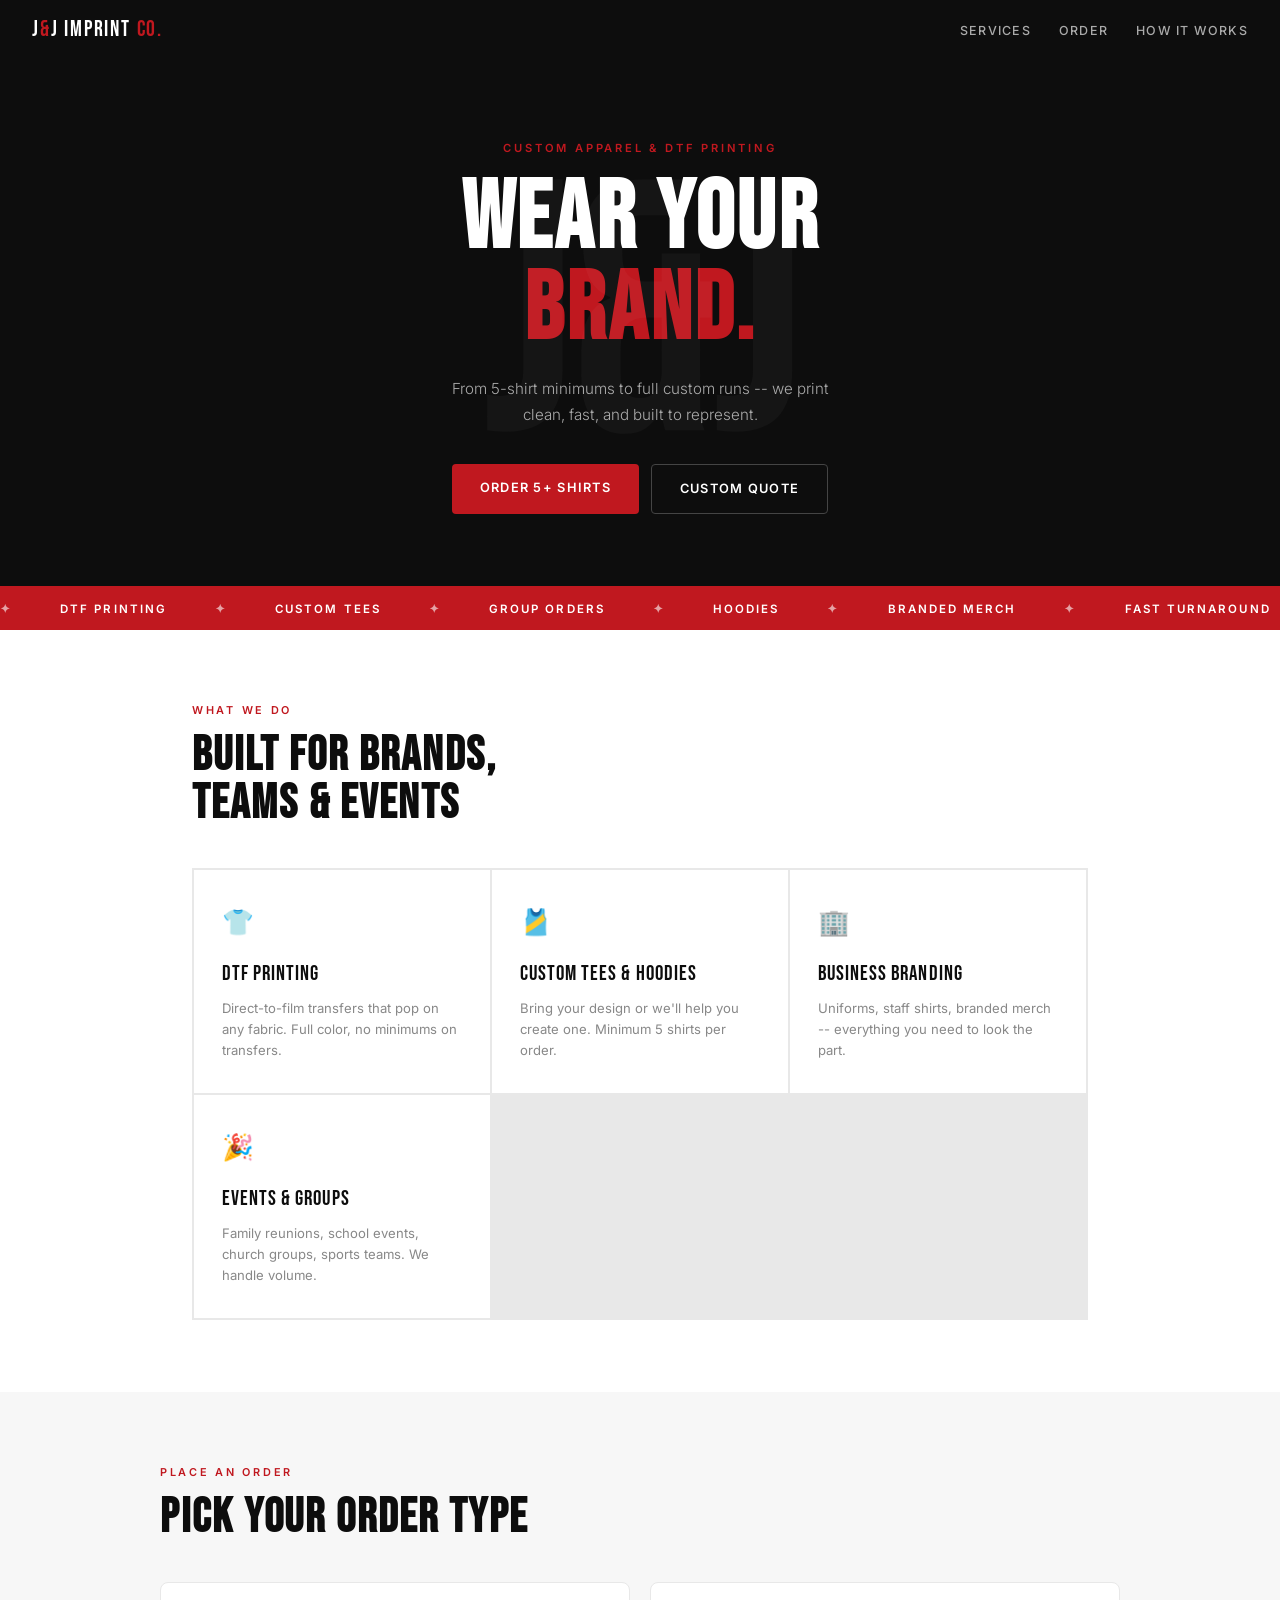
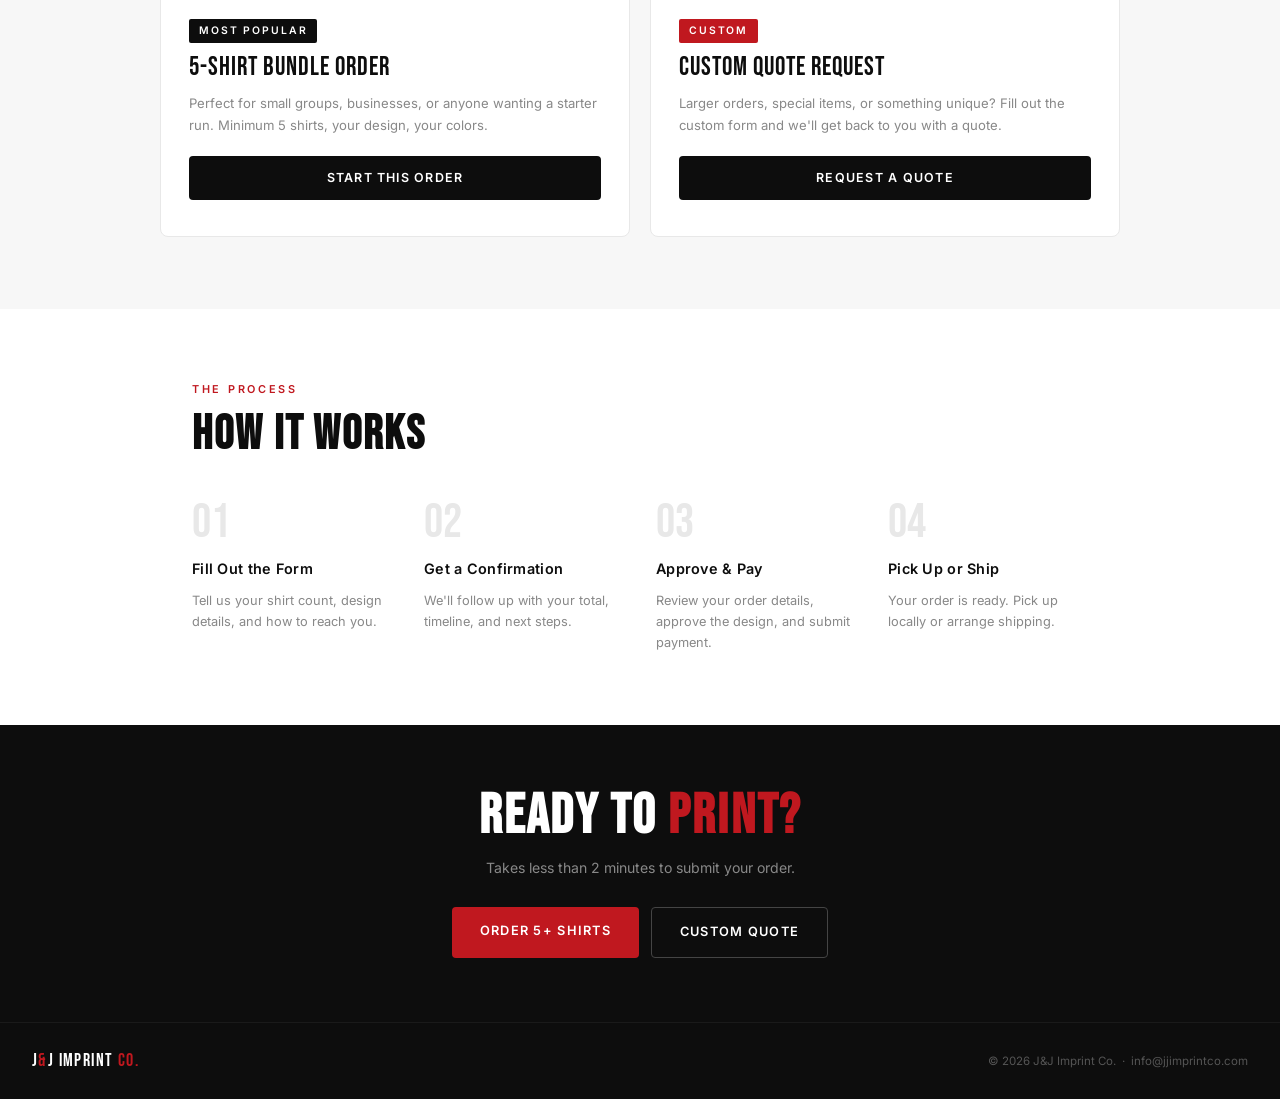
==== index.html @ b25b1b91 "Add files via upload" ====
<!DOCTYPE html>
<html lang="en">
<head>
<meta charset="UTF-8">
<meta name="viewport" content="width=device-width, initial-scale=1.0">
<title>J&J Imprint Co. | Custom Apparel & DTF Printing</title>
<link href="https://fonts.googleapis.com/css2?family=Bebas+Neue&family=Inter:wght@300;400;500;600&display=swap" rel="stylesheet">
<style>
  *, *::before, *::after { box-sizing: border-box; margin: 0; padding: 0; }

  :root {
    --red: #C0181F;
    --black: #0D0D0D;
    --white: #FFFFFF;
    --offwhite: #F7F7F7;
    --gray: #888888;
    --light-gray: #E8E8E8;
  }

  html { scroll-behavior: smooth; }

  body {
    background: var(--white);
    color: var(--black);
    font-family: 'Inter', sans-serif;
    font-size: 15px;
    line-height: 1.6;
  }

  nav {
    position: sticky;
    top: 0;
    z-index: 100;
    background: var(--black);
    display: flex;
    align-items: center;
    justify-content: space-between;
    padding: 0 32px;
    height: 60px;
  }

  .nav-logo {
    font-family: 'Bebas Neue', sans-serif;
    font-size: 1.4rem;
    color: var(--white);
    letter-spacing: 0.08em;
  }

  .nav-logo span { color: var(--red); }

  .nav-links {
    display: flex;
    gap: 28px;
    list-style: none;
  }

  .nav-links a {
    color: #aaa;
    text-decoration: none;
    font-size: 0.78rem;
    font-weight: 500;
    letter-spacing: 0.1em;
    text-transform: uppercase;
    transition: color 0.15s;
  }

  .nav-links a:hover { color: var(--white); }

  .hero {
    background: var(--black);
    color: var(--white);
    padding: 80px 32px 72px;
    text-align: center;
    position: relative;
    overflow: hidden;
  }

  .hero::before {
    content: 'J&J';
    position: absolute;
    font-family: 'Bebas Neue', sans-serif;
    font-size: 28vw;
    color: rgba(255,255,255,0.03);
    top: 50%;
    left: 50%;
    transform: translate(-50%, -50%);
    pointer-events: none;
    white-space: nowrap;
    letter-spacing: -0.02em;
  }

  .hero-eyebrow {
    font-size: 0.7rem;
    font-weight: 600;
    letter-spacing: 0.25em;
    text-transform: uppercase;
    color: var(--red);
    margin-bottom: 16px;
  }

  .hero h1 {
    font-family: 'Bebas Neue', sans-serif;
    font-size: clamp(3rem, 10vw, 6rem);
    line-height: 0.95;
    letter-spacing: 0.03em;
    margin-bottom: 20px;
  }

  .hero h1 span { color: var(--red); }

  .hero-sub {
    font-size: 0.95rem;
    font-weight: 300;
    color: #aaa;
    max-width: 420px;
    margin: 0 auto 36px;
    line-height: 1.7;
  }

  .hero-buttons {
    display: flex;
    gap: 12px;
    justify-content: center;
    flex-wrap: wrap;
  }

  .btn-primary {
    background: var(--red);
    color: var(--white);
    padding: 14px 28px;
    border-radius: 4px;
    text-decoration: none;
    font-size: 0.8rem;
    font-weight: 600;
    letter-spacing: 0.1em;
    text-transform: uppercase;
    transition: background 0.15s, transform 0.15s;
    display: inline-block;
  }

  .btn-primary:hover { background: #a01318; transform: translateY(-1px); }

  .btn-secondary {
    background: transparent;
    color: var(--white);
    padding: 14px 28px;
    border-radius: 4px;
    text-decoration: none;
    font-size: 0.8rem;
    font-weight: 600;
    letter-spacing: 0.1em;
    text-transform: uppercase;
    border: 1px solid #444;
    transition: border-color 0.15s, transform 0.15s;
    display: inline-block;
  }

  .btn-secondary:hover { border-color: #888; transform: translateY(-1px); }

  .ticker {
    background: var(--red);
    color: var(--white);
    padding: 10px 0;
    overflow: hidden;
    white-space: nowrap;
  }

  .ticker-inner {
    display: inline-flex;
    gap: 48px;
    animation: ticker 18s linear infinite;
  }

  .ticker-inner span {
    font-size: 0.72rem;
    font-weight: 600;
    letter-spacing: 0.18em;
    text-transform: uppercase;
  }

  .ticker-inner span::before {
    content: '✦';
    margin-right: 48px;
    opacity: 0.6;
  }

  @keyframes ticker {
    from { transform: translateX(0); }
    to { transform: translateX(-50%); }
  }

  .services {
    padding: 72px 32px;
    max-width: 960px;
    margin: 0 auto;
  }

  .section-label {
    font-size: 0.68rem;
    font-weight: 600;
    letter-spacing: 0.25em;
    text-transform: uppercase;
    color: var(--red);
    margin-bottom: 12px;
  }

  .section-title {
    font-family: 'Bebas Neue', sans-serif;
    font-size: clamp(2rem, 5vw, 3rem);
    letter-spacing: 0.04em;
    margin-bottom: 40px;
    line-height: 1;
  }

  .service-grid {
    display: grid;
    grid-template-columns: repeat(auto-fit, minmax(260px, 1fr));
    gap: 2px;
    background: var(--light-gray);
    border: 2px solid var(--light-gray);
  }

  .service-card {
    background: var(--white);
    padding: 32px 28px;
    transition: background 0.15s;
  }

  .service-card:hover { background: var(--offwhite); }

  .service-icon {
    font-size: 1.6rem;
    margin-bottom: 14px;
  }

  .service-name {
    font-family: 'Bebas Neue', sans-serif;
    font-size: 1.3rem;
    letter-spacing: 0.05em;
    margin-bottom: 8px;
  }

  .service-desc {
    font-size: 0.82rem;
    color: var(--gray);
    line-height: 1.6;
  }

  .order-section {
    background: var(--offwhite);
    padding: 72px 32px;
  }

  .order-inner {
    max-width: 960px;
    margin: 0 auto;
  }

  .order-cards {
    display: grid;
    grid-template-columns: repeat(auto-fit, minmax(280px, 1fr));
    gap: 20px;
    margin-top: 40px;
  }

  .order-card {
    background: var(--white);
    border: 1px solid var(--light-gray);
    border-radius: 8px;
    padding: 36px 28px;
    display: flex;
    flex-direction: column;
    gap: 12px;
    transition: box-shadow 0.15s, transform 0.15s;
  }

  .order-card:hover {
    box-shadow: 0 8px 32px rgba(0,0,0,0.08);
    transform: translateY(-2px);
  }

  .order-card-tag {
    display: inline-block;
    background: var(--black);
    color: var(--white);
    font-size: 0.65rem;
    font-weight: 600;
    letter-spacing: 0.18em;
    text-transform: uppercase;
    padding: 4px 10px;
    border-radius: 2px;
    width: fit-content;
  }

  .order-card-tag.red { background: var(--red); }

  .order-card-title {
    font-family: 'Bebas Neue', sans-serif;
    font-size: 1.6rem;
    letter-spacing: 0.04em;
    line-height: 1;
  }

  .order-card-desc {
    font-size: 0.82rem;
    color: var(--gray);
    line-height: 1.65;
    flex: 1;
  }

  .order-card-link {
    display: inline-block;
    background: var(--black);
    color: var(--white);
    padding: 12px 22px;
    border-radius: 4px;
    text-decoration: none;
    font-size: 0.78rem;
    font-weight: 600;
    letter-spacing: 0.1em;
    text-transform: uppercase;
    text-align: center;
    transition: background 0.15s;
    margin-top: 8px;
  }

  .order-card-link:hover { background: var(--red); }

  .how-section {
    padding: 72px 32px;
    max-width: 960px;
    margin: 0 auto;
  }

  .steps {
    display: grid;
    grid-template-columns: repeat(auto-fit, minmax(200px, 1fr));
    gap: 32px;
    margin-top: 40px;
  }

  .step {
    display: flex;
    flex-direction: column;
    gap: 10px;
  }

  .step-num {
    font-family: 'Bebas Neue', sans-serif;
    font-size: 3rem;
    color: var(--light-gray);
    line-height: 1;
  }

  .step-title {
    font-weight: 600;
    font-size: 0.9rem;
    letter-spacing: 0.02em;
  }

  .step-desc {
    font-size: 0.8rem;
    color: var(--gray);
    line-height: 1.65;
  }

  .cta-band {
    background: var(--black);
    color: var(--white);
    padding: 64px 32px;
    text-align: center;
  }

  .cta-band h2 {
    font-family: 'Bebas Neue', sans-serif;
    font-size: clamp(2rem, 6vw, 3.5rem);
    letter-spacing: 0.04em;
    margin-bottom: 12px;
    line-height: 1;
  }

  .cta-band h2 span { color: var(--red); }

  .cta-band p {
    color: #888;
    font-size: 0.88rem;
    margin-bottom: 28px;
  }

  footer {
    background: var(--black);
    border-top: 1px solid #1a1a1a;
    padding: 24px 32px;
    display: flex;
    align-items: center;
    justify-content: space-between;
    flex-wrap: wrap;
    gap: 12px;
  }

  .footer-logo {
    font-family: 'Bebas Neue', sans-serif;
    font-size: 1.1rem;
    color: var(--white);
    letter-spacing: 0.08em;
  }

  .footer-logo span { color: var(--red); }

  footer p {
    font-size: 0.72rem;
    color: #555;
  }

  footer a { color: #555; text-decoration: none; }
  footer a:hover { color: var(--red); }

  @media (max-width: 600px) {
    nav { padding: 0 20px; }
    .nav-links { display: none; }
    .hero { padding: 60px 20px 56px; }
    .services, .how-section { padding: 56px 20px; }
    .order-section { padding: 56px 20px; }
    footer { padding: 20px; flex-direction: column; text-align: center; }
  }
</style>
</head>
<body>

<nav>
  <div class="nav-logo">J<span>&</span>J Imprint <span>Co.</span></div>
  <ul class="nav-links">
    <li><a href="#services">Services</a></li>
    <li><a href="#order">Order</a></li>
    <li><a href="#how">How It Works</a></li>
  </ul>
</nav>

<section class="hero">
  <p class="hero-eyebrow">Custom Apparel & DTF Printing</p>
  <h1>Wear Your<br><span>Brand.</span></h1>
  <p class="hero-sub">From 5-shirt minimums to full custom runs -- we print clean, fast, and built to represent.</p>
  <div class="hero-buttons">
    <a href="https://forms.gle/Mjjrv2wrMSnP4YtQ8" target="_blank" class="btn-primary">Order 5+ Shirts</a>
    <a href="https://forms.gle/nnv4TSy8T1YBvstX6" target="_blank" class="btn-secondary">Custom Quote</a>
  </div>
</section>

<div class="ticker">
  <div class="ticker-inner">
    <span>DTF Printing</span>
    <span>Custom Tees</span>
    <span>Group Orders</span>
    <span>Hoodies</span>
    <span>Branded Merch</span>
    <span>Fast Turnaround</span>
    <span>DTF Printing</span>
    <span>Custom Tees</span>
    <span>Group Orders</span>
    <span>Hoodies</span>
    <span>Branded Merch</span>
    <span>Fast Turnaround</span>
  </div>
</div>

<section class="services" id="services">
  <p class="section-label">What We Do</p>
  <h2 class="section-title">Built for Brands,<br>Teams & Events</h2>
  <div class="service-grid">
    <div class="service-card">
      <div class="service-icon">👕</div>
      <div class="service-name">DTF Printing</div>
      <div class="service-desc">Direct-to-film transfers that pop on any fabric. Full color, no minimums on transfers.</div>
    </div>
    <div class="service-card">
      <div class="service-icon">🎽</div>
      <div class="service-name">Custom Tees & Hoodies</div>
      <div class="service-desc">Bring your design or we'll help you create one. Minimum 5 shirts per order.</div>
    </div>
    <div class="service-card">
      <div class="service-icon">🏢</div>
      <div class="service-name">Business Branding</div>
      <div class="service-desc">Uniforms, staff shirts, branded merch -- everything you need to look the part.</div>
    </div>
    <div class="service-card">
      <div class="service-icon">🎉</div>
      <div class="service-name">Events & Groups</div>
      <div class="service-desc">Family reunions, school events, church groups, sports teams. We handle volume.</div>
    </div>
  </div>
</section>

<section class="order-section" id="order">
  <div class="order-inner">
    <p class="section-label">Place an Order</p>
    <h2 class="section-title">Pick Your Order Type</h2>
    <div class="order-cards">
      <div class="order-card">
        <span class="order-card-tag">Most Popular</span>
        <div class="order-card-title">5-Shirt Bundle Order</div>
        <div class="order-card-desc">Perfect for small groups, businesses, or anyone wanting a starter run. Minimum 5 shirts, your design, your colors.</div>
        <a href="https://forms.gle/Mjjrv2wrMSnP4YtQ8" target="_blank" class="order-card-link">Start This Order</a>
      </div>
      <div class="order-card">
        <span class="order-card-tag red">Custom</span>
        <div class="order-card-title">Custom Quote Request</div>
        <div class="order-card-desc">Larger orders, special items, or something unique? Fill out the custom form and we'll get back to you with a quote.</div>
        <a href="https://forms.gle/nnv4TSy8T1YBvstX6" target="_blank" class="order-card-link">Request a Quote</a>
      </div>
    </div>
  </div>
</section>

<section class="how-section" id="how">
  <p class="section-label">The Process</p>
  <h2 class="section-title">How It Works</h2>
  <div class="steps">
    <div class="step">
      <div class="step-num">01</div>
      <div class="step-title">Fill Out the Form</div>
      <div class="step-desc">Tell us your shirt count, design details, and how to reach you.</div>
    </div>
    <div class="step">
      <div class="step-num">02</div>
      <div class="step-title">Get a Confirmation</div>
      <div class="step-desc">We'll follow up with your total, timeline, and next steps.</div>
    </div>
    <div class="step">
      <div class="step-num">03</div>
      <div class="step-title">Approve & Pay</div>
      <div class="step-desc">Review your order details, approve the design, and submit payment.</div>
    </div>
    <div class="step">
      <div class="step-num">04</div>
      <div class="step-title">Pick Up or Ship</div>
      <div class="step-desc">Your order is ready. Pick up locally or arrange shipping.</div>
    </div>
  </div>
</section>

<section class="cta-band">
  <h2>Ready to <span>Print?</span></h2>
  <p>Takes less than 2 minutes to submit your order.</p>
  <div class="hero-buttons">
    <a href="https://forms.gle/Mjjrv2wrMSnP4YtQ8" target="_blank" class="btn-primary">Order 5+ Shirts</a>
    <a href="https://forms.gle/nnv4TSy8T1YBvstX6" target="_blank" class="btn-secondary">Custom Quote</a>
  </div>
</section>

<footer>
  <div class="footer-logo">J<span>&</span>J Imprint <span>Co.</span></div>
  <p>© 2026 J&J Imprint Co. &nbsp;·&nbsp; <a href="mailto:info@jjimprintco.com">info@jjimprintco.com</a></p>
</footer>

</body>
</html>
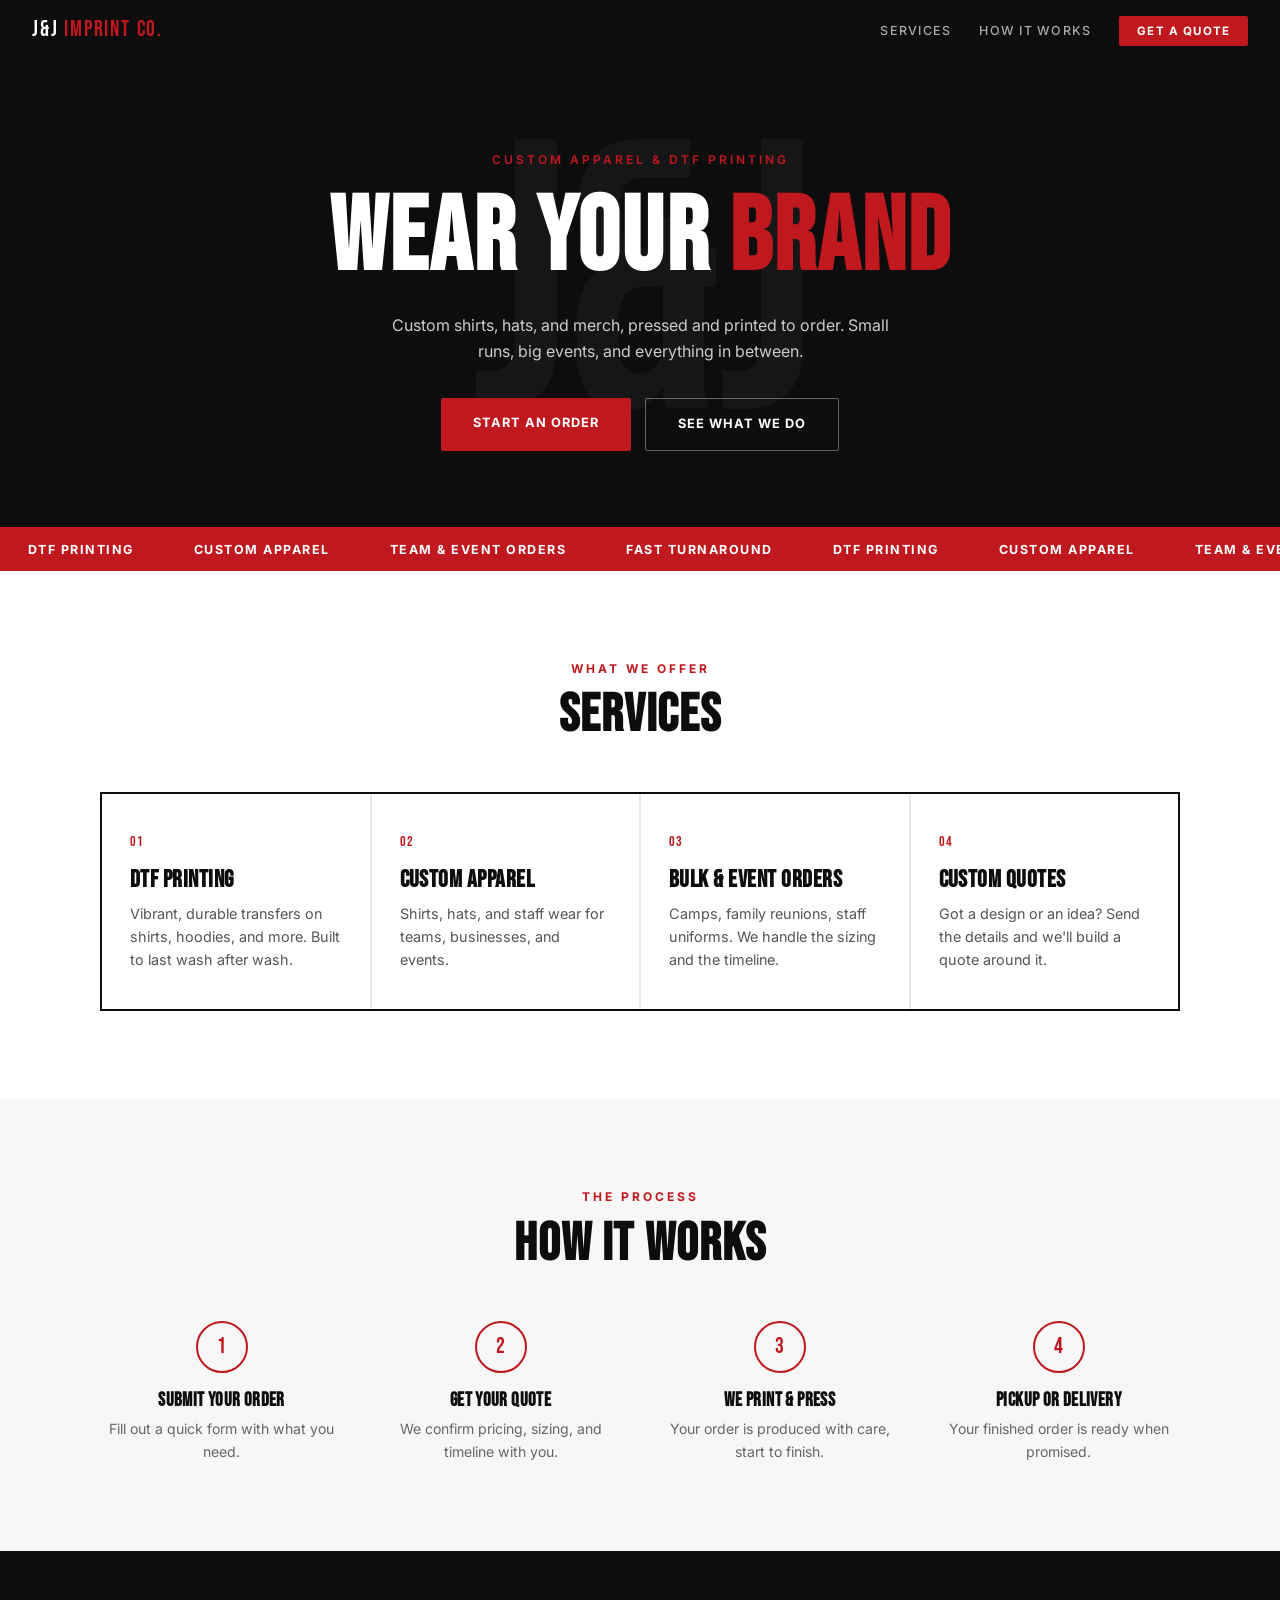
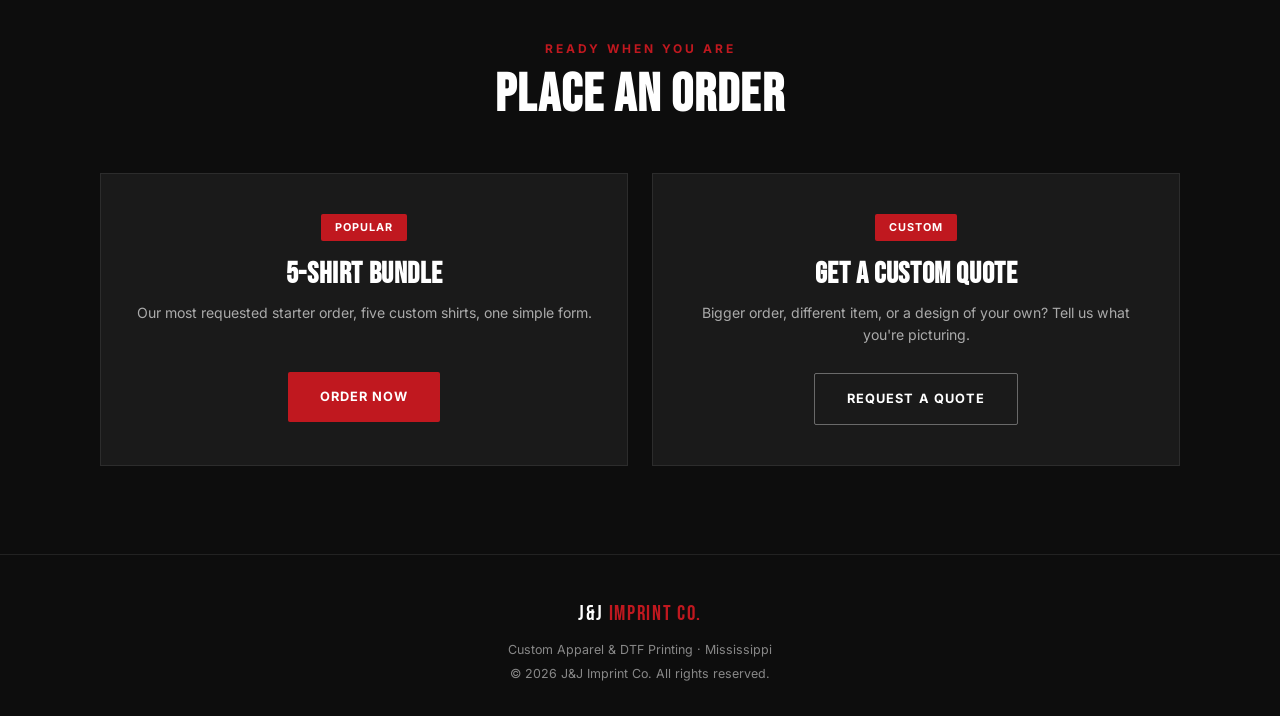
==== commit 44683f63: "Add files via upload" ====
--- a/index.html
+++ b/index.html
@@ -3,8 +3,8 @@
 <head>
 <meta charset="UTF-8">
 <meta name="viewport" content="width=device-width, initial-scale=1.0">
-<title>J&J Imprint Co. | Custom Apparel & DTF Printing</title>
-<link href="https://fonts.googleapis.com/css2?family=Bebas+Neue&family=Inter:wght@300;400;500;600&display=swap" rel="stylesheet">
+<title>J&J Imprint Co. | Custom Apparel &amp; DTF Printing</title>
+<link href="https://fonts.googleapis.com/css2?family=Bebas+Neue&family=Inter:wght@300;400;500;600;700&display=swap" rel="stylesheet">
 <style>
   *, *::before, *::after { box-sizing: border-box; margin: 0; padding: 0; }
 
@@ -25,6 +25,15 @@
     font-family: 'Inter', sans-serif;
     font-size: 15px;
     line-height: 1.6;
+    -webkit-font-smoothing: antialiased;
+  }
+
+  a { color: inherit; }
+
+  h1, h2, h3, .display {
+    font-family: 'Bebas Neue', sans-serif;
+    letter-spacing: 0.02em;
+    line-height: 1;
   }
 
   nav {
@@ -66,10 +75,23 @@
 
   .nav-links a:hover { color: var(--white); }
 
+  .nav-cta {
+    background: var(--red);
+    color: var(--white) !important;
+    padding: 8px 18px;
+    border-radius: 2px;
+    font-size: 0.72rem !important;
+    font-weight: 700 !important;
+  }
+
+  @media (max-width: 720px) {
+    .nav-links { display: none; }
+  }
+
   .hero {
     background: var(--black);
     color: var(--white);
-    padding: 80px 32px 72px;
+    padding: 90px 32px 76px;
     text-align: center;
     position: relative;
     overflow: hidden;
@@ -79,8 +101,8 @@
     content: 'J&J';
     position: absolute;
     font-family: 'Bebas Neue', sans-serif;
-    font-size: 28vw;
-    color: rgba(255,255,255,0.03);
+    font-size: 30vw;
+    color: rgba(255,255,255,0.035);
     top: 50%;
     left: 50%;
     transform: translate(-50%, -50%);
@@ -89,467 +111,353 @@
     letter-spacing: -0.02em;
   }
 
+  .hero-content { position: relative; z-index: 2; max-width: 780px; margin: 0 auto; }
+
   .hero-eyebrow {
-    font-size: 0.7rem;
+    font-size: 0.75rem;
+    letter-spacing: 0.25em;
+    text-transform: uppercase;
+    color: var(--red);
     font-weight: 600;
-    letter-spacing: 0.25em;
-    text-transform: uppercase;
-    color: var(--red);
-    margin-bottom: 16px;
+    margin-bottom: 18px;
   }
 
   .hero h1 {
-    font-family: 'Bebas Neue', sans-serif;
-    font-size: clamp(3rem, 10vw, 6rem);
-    line-height: 0.95;
-    letter-spacing: 0.03em;
-    margin-bottom: 20px;
-  }
-
-  .hero h1 span { color: var(--red); }
-
-  .hero-sub {
-    font-size: 0.95rem;
-    font-weight: 300;
-    color: #aaa;
-    max-width: 420px;
-    margin: 0 auto 36px;
-    line-height: 1.7;
-  }
-
-  .hero-buttons {
-    display: flex;
-    gap: 12px;
-    justify-content: center;
-    flex-wrap: wrap;
-  }
-
-  .btn-primary {
+    font-size: clamp(3rem, 9vw, 6.5rem);
+    text-transform: uppercase;
+  }
+
+  .hero h1 .accent { color: var(--red); }
+
+  .hero p {
+    max-width: 520px;
+    margin: 22px auto 34px;
+    color: #ccc;
+    font-size: 1rem;
+  }
+
+  .btn-row { display: flex; gap: 14px; justify-content: center; flex-wrap: wrap; }
+
+  .btn {
+    display: inline-block;
+    padding: 15px 32px;
+    font-size: 0.8rem;
+    font-weight: 700;
+    letter-spacing: 0.08em;
+    text-transform: uppercase;
+    text-decoration: none;
+    border-radius: 2px;
+    transition: transform 0.15s, opacity 0.15s;
+  }
+
+  .btn:hover { transform: translateY(-2px); }
+
+  .btn-primary { background: var(--red); color: var(--white); }
+  .btn-outline { background: transparent; color: var(--white); border: 1px solid rgba(255,255,255,0.35); }
+
+  .ticker-wrap {
     background: var(--red);
-    color: var(--white);
-    padding: 14px 28px;
-    border-radius: 4px;
-    text-decoration: none;
-    font-size: 0.8rem;
-    font-weight: 600;
-    letter-spacing: 0.1em;
-    text-transform: uppercase;
-    transition: background 0.15s, transform 0.15s;
-    display: inline-block;
-  }
-
-  .btn-primary:hover { background: #a01318; transform: translateY(-1px); }
-
-  .btn-secondary {
-    background: transparent;
-    color: var(--white);
-    padding: 14px 28px;
-    border-radius: 4px;
-    text-decoration: none;
-    font-size: 0.8rem;
-    font-weight: 600;
-    letter-spacing: 0.1em;
-    text-transform: uppercase;
-    border: 1px solid #444;
-    transition: border-color 0.15s, transform 0.15s;
-    display: inline-block;
-  }
-
-  .btn-secondary:hover { border-color: #888; transform: translateY(-1px); }
-
-  .ticker {
-    background: var(--red);
-    color: var(--white);
-    padding: 10px 0;
     overflow: hidden;
     white-space: nowrap;
-  }
-
-  .ticker-inner {
-    display: inline-flex;
-    gap: 48px;
-    animation: ticker 18s linear infinite;
-  }
-
-  .ticker-inner span {
-    font-size: 0.72rem;
-    font-weight: 600;
-    letter-spacing: 0.18em;
-    text-transform: uppercase;
-  }
-
-  .ticker-inner span::before {
-    content: '✦';
-    margin-right: 48px;
-    opacity: 0.6;
-  }
-
-  @keyframes ticker {
-    from { transform: translateX(0); }
-    to { transform: translateX(-50%); }
-  }
-
-  .services {
-    padding: 72px 32px;
-    max-width: 960px;
-    margin: 0 auto;
-  }
+    padding: 10px 0;
+  }
+
+  .ticker {
+    display: inline-block;
+    animation: ticker-scroll 22s linear infinite;
+  }
+
+  .ticker span {
+    display: inline-block;
+    padding: 0 28px;
+    font-size: 0.78rem;
+    font-weight: 700;
+    letter-spacing: 0.12em;
+    text-transform: uppercase;
+    color: var(--white);
+  }
+
+  @keyframes ticker-scroll {
+    0% { transform: translateX(0); }
+    100% { transform: translateX(-50%); }
+  }
+
+  section { padding: 88px 32px; }
+
+  .section-inner { max-width: 1080px; margin: 0 auto; }
 
   .section-label {
-    font-size: 0.68rem;
-    font-weight: 600;
+    font-size: 0.75rem;
     letter-spacing: 0.25em;
     text-transform: uppercase;
     color: var(--red);
-    margin-bottom: 12px;
+    font-weight: 700;
+    margin-bottom: 10px;
+    display: block;
+    text-align: center;
   }
 
   .section-title {
-    font-family: 'Bebas Neue', sans-serif;
-    font-size: clamp(2rem, 5vw, 3rem);
-    letter-spacing: 0.04em;
-    margin-bottom: 40px;
-    line-height: 1;
-  }
-
-  .service-grid {
+    font-size: clamp(2.2rem, 5vw, 3.4rem);
+    text-transform: uppercase;
+    text-align: center;
+    margin-bottom: 50px;
+  }
+
+  .services-grid {
     display: grid;
-    grid-template-columns: repeat(auto-fit, minmax(260px, 1fr));
+    grid-template-columns: repeat(auto-fit, minmax(230px, 1fr));
     gap: 2px;
     background: var(--light-gray);
-    border: 2px solid var(--light-gray);
+    border: 2px solid var(--black);
   }
 
   .service-card {
     background: var(--white);
-    padding: 32px 28px;
+    padding: 38px 28px;
     transition: background 0.15s;
   }
 
   .service-card:hover { background: var(--offwhite); }
 
-  .service-icon {
-    font-size: 1.6rem;
+  .service-num {
+    font-family: 'Bebas Neue', sans-serif;
+    font-size: 0.85rem;
+    color: var(--red);
+    letter-spacing: 0.1em;
     margin-bottom: 14px;
-  }
-
-  .service-name {
-    font-family: 'Bebas Neue', sans-serif;
-    font-size: 1.3rem;
-    letter-spacing: 0.05em;
+    display: block;
+  }
+
+  .service-card h3 {
+    font-size: 1.5rem;
+    text-transform: uppercase;
+    margin-bottom: 10px;
+  }
+
+  .service-card p { color: #555; font-size: 0.9rem; }
+
+  .steps {
+    display: grid;
+    grid-template-columns: repeat(auto-fit, minmax(200px, 1fr));
+    gap: 36px;
+  }
+
+  .step { text-align: center; }
+
+  .step-num {
+    width: 52px;
+    height: 52px;
+    border-radius: 50%;
+    border: 2px solid var(--red);
+    display: flex;
+    align-items: center;
+    justify-content: center;
+    margin: 0 auto 18px;
+    font-family: 'Bebas Neue', sans-serif;
+    font-size: 1.4rem;
+    color: var(--red);
+  }
+
+  .step h3 {
+    font-size: 1.2rem;
+    text-transform: uppercase;
     margin-bottom: 8px;
-  }
-
-  .service-desc {
-    font-size: 0.82rem;
-    color: var(--gray);
-    line-height: 1.6;
-  }
+    letter-spacing: 0.02em;
+  }
+
+  .step p { color: #666; font-size: 0.88rem; }
 
   .order-section {
-    background: var(--offwhite);
-    padding: 72px 32px;
-  }
-
-  .order-inner {
-    max-width: 960px;
-    margin: 0 auto;
-  }
+    background: var(--black);
+    color: var(--white);
+  }
+
+  .order-section .section-title { color: var(--white); }
+  .order-section .section-label { color: var(--red); }
 
   .order-cards {
     display: grid;
     grid-template-columns: repeat(auto-fit, minmax(280px, 1fr));
-    gap: 20px;
-    margin-top: 40px;
+    gap: 24px;
+    margin-top: 10px;
   }
 
   .order-card {
-    background: var(--white);
-    border: 1px solid var(--light-gray);
-    border-radius: 8px;
-    padding: 36px 28px;
-    display: flex;
-    flex-direction: column;
-    gap: 12px;
-    transition: box-shadow 0.15s, transform 0.15s;
-  }
-
-  .order-card:hover {
-    box-shadow: 0 8px 32px rgba(0,0,0,0.08);
-    transform: translateY(-2px);
-  }
-
-  .order-card-tag {
+    background: #1a1a1a;
+    border: 1px solid #2c2c2c;
+    padding: 40px 32px;
+    text-align: center;
+  }
+
+  .order-card .tag {
     display: inline-block;
-    background: var(--black);
-    color: var(--white);
-    font-size: 0.65rem;
-    font-weight: 600;
-    letter-spacing: 0.18em;
-    text-transform: uppercase;
-    padding: 4px 10px;
+    background: var(--red);
+    padding: 5px 14px;
+    font-size: 0.68rem;
+    font-weight: 700;
+    letter-spacing: 0.1em;
+    text-transform: uppercase;
     border-radius: 2px;
-    width: fit-content;
-  }
-
-  .order-card-tag.red { background: var(--red); }
-
-  .order-card-title {
-    font-family: 'Bebas Neue', sans-serif;
-    font-size: 1.6rem;
-    letter-spacing: 0.04em;
-    line-height: 1;
-  }
-
-  .order-card-desc {
-    font-size: 0.82rem;
-    color: var(--gray);
-    line-height: 1.65;
-    flex: 1;
-  }
-
-  .order-card-link {
-    display: inline-block;
-    background: var(--black);
-    color: var(--white);
-    padding: 12px 22px;
-    border-radius: 4px;
-    text-decoration: none;
-    font-size: 0.78rem;
-    font-weight: 600;
-    letter-spacing: 0.1em;
-    text-transform: uppercase;
-    text-align: center;
-    transition: background 0.15s;
-    margin-top: 8px;
-  }
-
-  .order-card-link:hover { background: var(--red); }
-
-  .how-section {
-    padding: 72px 32px;
-    max-width: 960px;
-    margin: 0 auto;
-  }
-
-  .steps {
-    display: grid;
-    grid-template-columns: repeat(auto-fit, minmax(200px, 1fr));
-    gap: 32px;
-    margin-top: 40px;
-  }
-
-  .step {
-    display: flex;
-    flex-direction: column;
-    gap: 10px;
-  }
-
-  .step-num {
-    font-family: 'Bebas Neue', sans-serif;
-    font-size: 3rem;
-    color: var(--light-gray);
-    line-height: 1;
-  }
-
-  .step-title {
-    font-weight: 600;
-    font-size: 0.9rem;
-    letter-spacing: 0.02em;
-  }
-
-  .step-desc {
-    font-size: 0.8rem;
-    color: var(--gray);
-    line-height: 1.65;
-  }
-
-  .cta-band {
-    background: var(--black);
-    color: var(--white);
-    padding: 64px 32px;
-    text-align: center;
-  }
-
-  .cta-band h2 {
-    font-family: 'Bebas Neue', sans-serif;
-    font-size: clamp(2rem, 6vw, 3.5rem);
-    letter-spacing: 0.04em;
+    margin-bottom: 18px;
+  }
+
+  .order-card h3 {
+    font-size: 1.9rem;
+    text-transform: uppercase;
     margin-bottom: 12px;
-    line-height: 1;
-  }
-
-  .cta-band h2 span { color: var(--red); }
-
-  .cta-band p {
-    color: #888;
+  }
+
+  .order-card p {
+    color: #aaa;
     font-size: 0.88rem;
-    margin-bottom: 28px;
+    margin-bottom: 26px;
+    min-height: 44px;
   }
 
   footer {
     background: var(--black);
-    border-top: 1px solid #1a1a1a;
-    padding: 24px 32px;
-    display: flex;
-    align-items: center;
-    justify-content: space-between;
-    flex-wrap: wrap;
-    gap: 12px;
-  }
-
-  .footer-logo {
-    font-family: 'Bebas Neue', sans-serif;
-    font-size: 1.1rem;
+    color: #888;
+    text-align: center;
+    padding: 42px 32px 32px;
+    border-top: 1px solid #222;
+  }
+
+  footer .foot-logo {
+    font-family: 'Bebas Neue', sans-serif;
+    font-size: 1.3rem;
     color: var(--white);
     letter-spacing: 0.08em;
-  }
-
-  .footer-logo span { color: var(--red); }
-
-  footer p {
-    font-size: 0.72rem;
-    color: #555;
-  }
-
-  footer a { color: #555; text-decoration: none; }
-  footer a:hover { color: var(--red); }
-
-  @media (max-width: 600px) {
-    nav { padding: 0 20px; }
-    .nav-links { display: none; }
-    .hero { padding: 60px 20px 56px; }
-    .services, .how-section { padding: 56px 20px; }
-    .order-section { padding: 56px 20px; }
-    footer { padding: 20px; flex-direction: column; text-align: center; }
-  }
+    margin-bottom: 10px;
+  }
+
+  footer .foot-logo span { color: var(--red); }
+
+  footer p { font-size: 0.78rem; margin-top: 4px; }
+
+  footer a { text-decoration: none; color: #aaa; }
+  footer a:hover { color: var(--white); }
 </style>
 </head>
 <body>
 
 <nav>
-  <div class="nav-logo">J<span>&</span>J Imprint <span>Co.</span></div>
+  <div class="nav-logo">J&amp;J <span>IMPRINT CO.</span></div>
   <ul class="nav-links">
     <li><a href="#services">Services</a></li>
-    <li><a href="#order">Order</a></li>
     <li><a href="#how">How It Works</a></li>
+    <li><a href="#order" class="nav-cta">Get a Quote</a></li>
   </ul>
 </nav>
 
 <section class="hero">
-  <p class="hero-eyebrow">Custom Apparel & DTF Printing</p>
-  <h1>Wear Your<br><span>Brand.</span></h1>
-  <p class="hero-sub">From 5-shirt minimums to full custom runs -- we print clean, fast, and built to represent.</p>
-  <div class="hero-buttons">
-    <a href="https://forms.gle/Mjjrv2wrMSnP4YtQ8" target="_blank" class="btn-primary">Order 5+ Shirts</a>
-    <a href="https://forms.gle/nnv4TSy8T1YBvstX6" target="_blank" class="btn-secondary">Custom Quote</a>
-  </div>
-</section>
-
-<div class="ticker">
-  <div class="ticker-inner">
-    <span>DTF Printing</span>
-    <span>Custom Tees</span>
-    <span>Group Orders</span>
-    <span>Hoodies</span>
-    <span>Branded Merch</span>
-    <span>Fast Turnaround</span>
-    <span>DTF Printing</span>
-    <span>Custom Tees</span>
-    <span>Group Orders</span>
-    <span>Hoodies</span>
-    <span>Branded Merch</span>
-    <span>Fast Turnaround</span>
-  </div>
-</div>
-
-<section class="services" id="services">
-  <p class="section-label">What We Do</p>
-  <h2 class="section-title">Built for Brands,<br>Teams & Events</h2>
-  <div class="service-grid">
-    <div class="service-card">
-      <div class="service-icon">👕</div>
-      <div class="service-name">DTF Printing</div>
-      <div class="service-desc">Direct-to-film transfers that pop on any fabric. Full color, no minimums on transfers.</div>
-    </div>
-    <div class="service-card">
-      <div class="service-icon">🎽</div>
-      <div class="service-name">Custom Tees & Hoodies</div>
-      <div class="service-desc">Bring your design or we'll help you create one. Minimum 5 shirts per order.</div>
-    </div>
-    <div class="service-card">
-      <div class="service-icon">🏢</div>
-      <div class="service-name">Business Branding</div>
-      <div class="service-desc">Uniforms, staff shirts, branded merch -- everything you need to look the part.</div>
-    </div>
-    <div class="service-card">
-      <div class="service-icon">🎉</div>
-      <div class="service-name">Events & Groups</div>
-      <div class="service-desc">Family reunions, school events, church groups, sports teams. We handle volume.</div>
+  <div class="hero-content">
+    <div class="hero-eyebrow">Custom Apparel &amp; DTF Printing</div>
+    <h1>WEAR YOUR <span class="accent">BRAND</span></h1>
+    <p>Custom shirts, hats, and merch, pressed and printed to order. Small runs, big events, and everything in between.</p>
+    <div class="btn-row">
+      <a href="#order" class="btn btn-primary">Start an Order</a>
+      <a href="#services" class="btn btn-outline">See What We Do</a>
     </div>
   </div>
 </section>
 
-<section class="order-section" id="order">
-  <div class="order-inner">
-    <p class="section-label">Place an Order</p>
-    <h2 class="section-title">Pick Your Order Type</h2>
-    <div class="order-cards">
-      <div class="order-card">
-        <span class="order-card-tag">Most Popular</span>
-        <div class="order-card-title">5-Shirt Bundle Order</div>
-        <div class="order-card-desc">Perfect for small groups, businesses, or anyone wanting a starter run. Minimum 5 shirts, your design, your colors.</div>
-        <a href="https://forms.gle/Mjjrv2wrMSnP4YtQ8" target="_blank" class="order-card-link">Start This Order</a>
-      </div>
-      <div class="order-card">
-        <span class="order-card-tag red">Custom</span>
-        <div class="order-card-title">Custom Quote Request</div>
-        <div class="order-card-desc">Larger orders, special items, or something unique? Fill out the custom form and we'll get back to you with a quote.</div>
-        <a href="https://forms.gle/nnv4TSy8T1YBvstX6" target="_blank" class="order-card-link">Request a Quote</a>
+<div class="ticker-wrap">
+  <div class="ticker">
+    <span>DTF PRINTING</span>
+    <span>CUSTOM APPAREL</span>
+    <span>TEAM &amp; EVENT ORDERS</span>
+    <span>FAST TURNAROUND</span>
+    <span>DTF PRINTING</span>
+    <span>CUSTOM APPAREL</span>
+    <span>TEAM &amp; EVENT ORDERS</span>
+    <span>FAST TURNAROUND</span>
+  </div>
+</div>
+
+<section id="services">
+  <div class="section-inner">
+    <span class="section-label">What We Offer</span>
+    <h2 class="section-title">Services</h2>
+    <div class="services-grid">
+      <div class="service-card">
+        <span class="service-num">01</span>
+        <h3>DTF Printing</h3>
+        <p>Vibrant, durable transfers on shirts, hoodies, and more. Built to last wash after wash.</p>
+      </div>
+      <div class="service-card">
+        <span class="service-num">02</span>
+        <h3>Custom Apparel</h3>
+        <p>Shirts, hats, and staff wear for teams, businesses, and events.</p>
+      </div>
+      <div class="service-card">
+        <span class="service-num">03</span>
+        <h3>Bulk &amp; Event Orders</h3>
+        <p>Camps, family reunions, staff uniforms. We handle the sizing and the timeline.</p>
+      </div>
+      <div class="service-card">
+        <span class="service-num">04</span>
+        <h3>Custom Quotes</h3>
+        <p>Got a design or an idea? Send the details and we'll build a quote around it.</p>
       </div>
     </div>
   </div>
 </section>
 
-<section class="how-section" id="how">
-  <p class="section-label">The Process</p>
-  <h2 class="section-title">How It Works</h2>
-  <div class="steps">
-    <div class="step">
-      <div class="step-num">01</div>
-      <div class="step-title">Fill Out the Form</div>
-      <div class="step-desc">Tell us your shirt count, design details, and how to reach you.</div>
-    </div>
-    <div class="step">
-      <div class="step-num">02</div>
-      <div class="step-title">Get a Confirmation</div>
-      <div class="step-desc">We'll follow up with your total, timeline, and next steps.</div>
-    </div>
-    <div class="step">
-      <div class="step-num">03</div>
-      <div class="step-title">Approve & Pay</div>
-      <div class="step-desc">Review your order details, approve the design, and submit payment.</div>
-    </div>
-    <div class="step">
-      <div class="step-num">04</div>
-      <div class="step-title">Pick Up or Ship</div>
-      <div class="step-desc">Your order is ready. Pick up locally or arrange shipping.</div>
+<section id="how" style="background: var(--offwhite);">
+  <div class="section-inner">
+    <span class="section-label">The Process</span>
+    <h2 class="section-title">How It Works</h2>
+    <div class="steps">
+      <div class="step">
+        <div class="step-num">1</div>
+        <h3>Submit Your Order</h3>
+        <p>Fill out a quick form with what you need.</p>
+      </div>
+      <div class="step">
+        <div class="step-num">2</div>
+        <h3>Get Your Quote</h3>
+        <p>We confirm pricing, sizing, and timeline with you.</p>
+      </div>
+      <div class="step">
+        <div class="step-num">3</div>
+        <h3>We Print &amp; Press</h3>
+        <p>Your order is produced with care, start to finish.</p>
+      </div>
+      <div class="step">
+        <div class="step-num">4</div>
+        <h3>Pickup or Delivery</h3>
+        <p>Your finished order is ready when promised.</p>
+      </div>
     </div>
   </div>
 </section>
 
-<section class="cta-band">
-  <h2>Ready to <span>Print?</span></h2>
-  <p>Takes less than 2 minutes to submit your order.</p>
-  <div class="hero-buttons">
-    <a href="https://forms.gle/Mjjrv2wrMSnP4YtQ8" target="_blank" class="btn-primary">Order 5+ Shirts</a>
-    <a href="https://forms.gle/nnv4TSy8T1YBvstX6" target="_blank" class="btn-secondary">Custom Quote</a>
+<section id="order" class="order-section">
+  <div class="section-inner">
+    <span class="section-label">Ready When You Are</span>
+    <h2 class="section-title">Place an Order</h2>
+    <div class="order-cards">
+      <div class="order-card">
+        <span class="tag">Popular</span>
+        <h3>5-Shirt Bundle</h3>
+        <p>Our most requested starter order, five custom shirts, one simple form.</p>
+        <a href="https://forms.gle/Mjjrv2wrMSnP4YtQ8" class="btn btn-primary" target="_blank" rel="noopener">Order Now</a>
+      </div>
+      <div class="order-card">
+        <span class="tag">Custom</span>
+        <h3>Get a Custom Quote</h3>
+        <p>Bigger order, different item, or a design of your own? Tell us what you're picturing.</p>
+        <a href="https://forms.gle/nnv4TSy8T1YBvstX6" class="btn btn-outline" target="_blank" rel="noopener">Request a Quote</a>
+      </div>
+    </div>
   </div>
 </section>
 
 <footer>
-  <div class="footer-logo">J<span>&</span>J Imprint <span>Co.</span></div>
-  <p>© 2026 J&J Imprint Co. &nbsp;·&nbsp; <a href="mailto:info@jjimprintco.com">info@jjimprintco.com</a></p>
+  <div class="foot-logo">J&amp;J <span>IMPRINT CO.</span></div>
+  <p>Custom Apparel &amp; DTF Printing &middot; Mississippi</p>
+  <p>&copy; 2026 J&amp;J Imprint Co. All rights reserved.</p>
 </footer>
 
 </body>
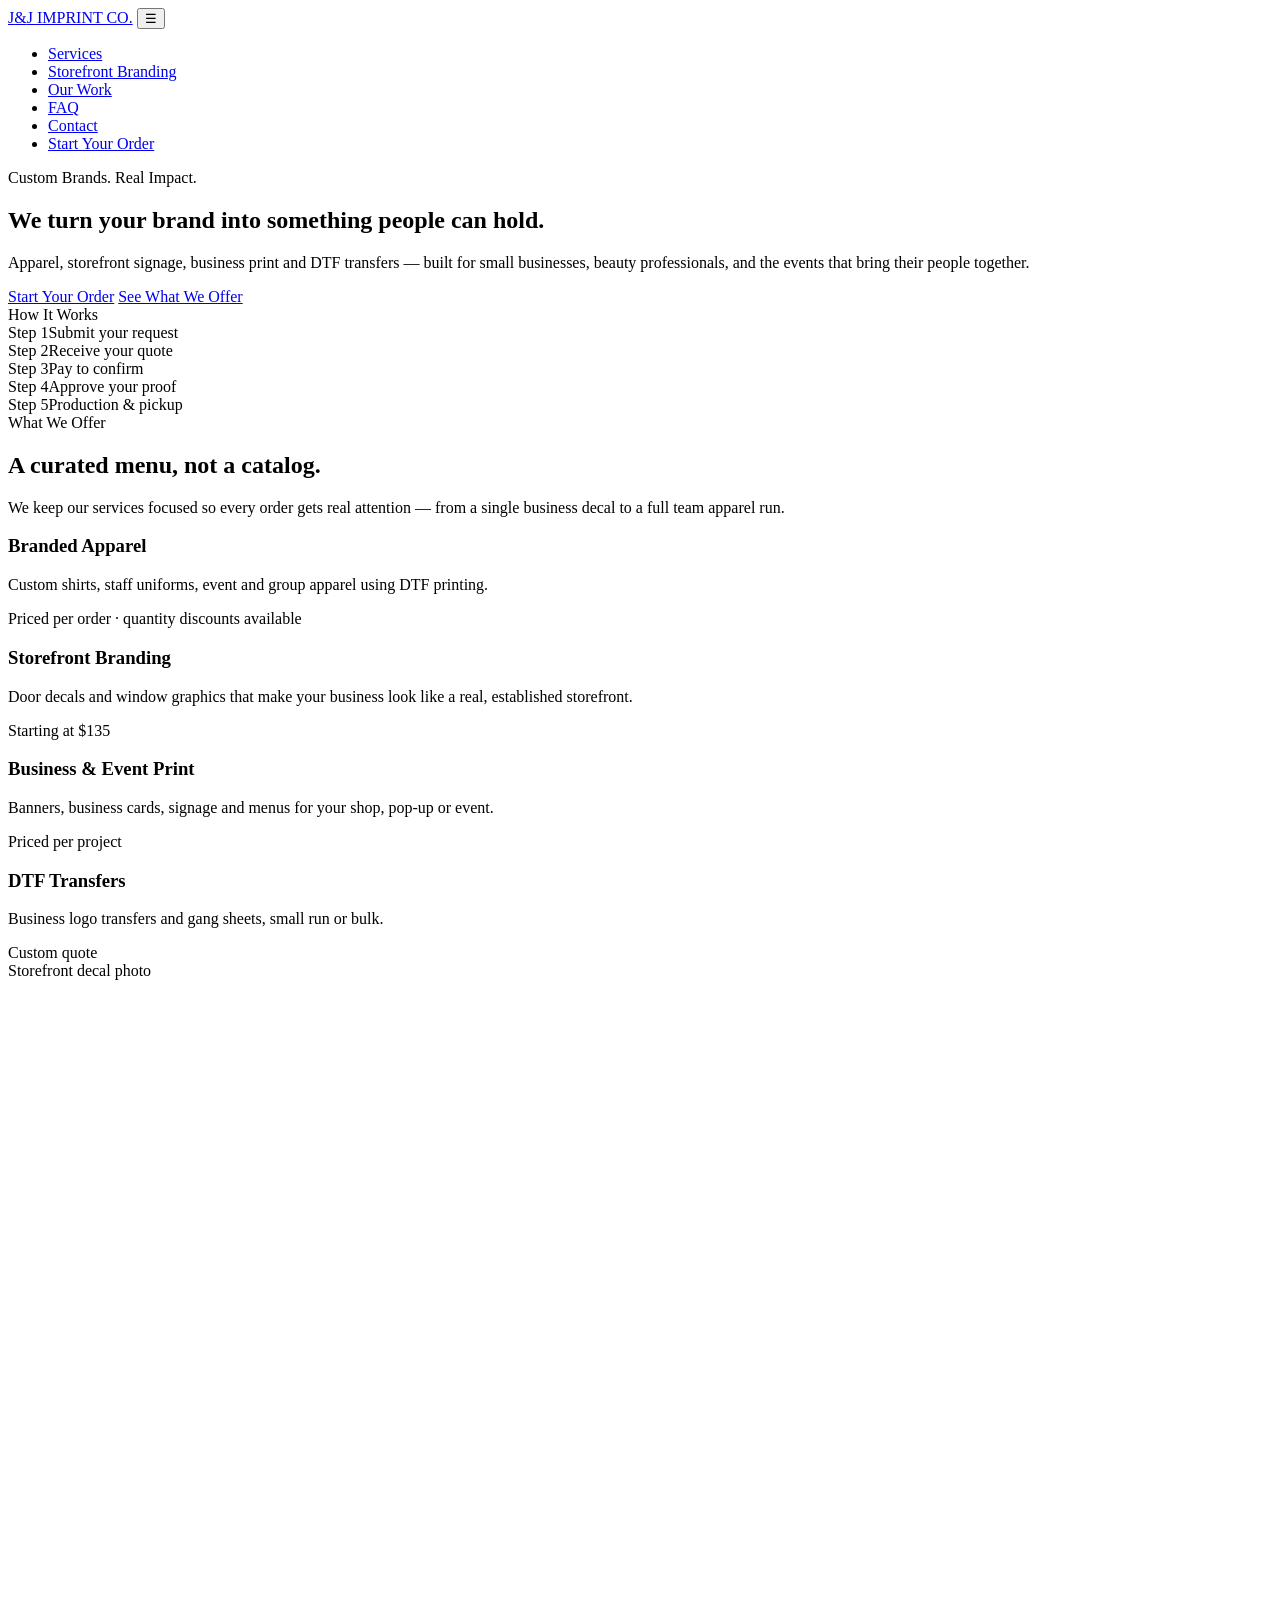
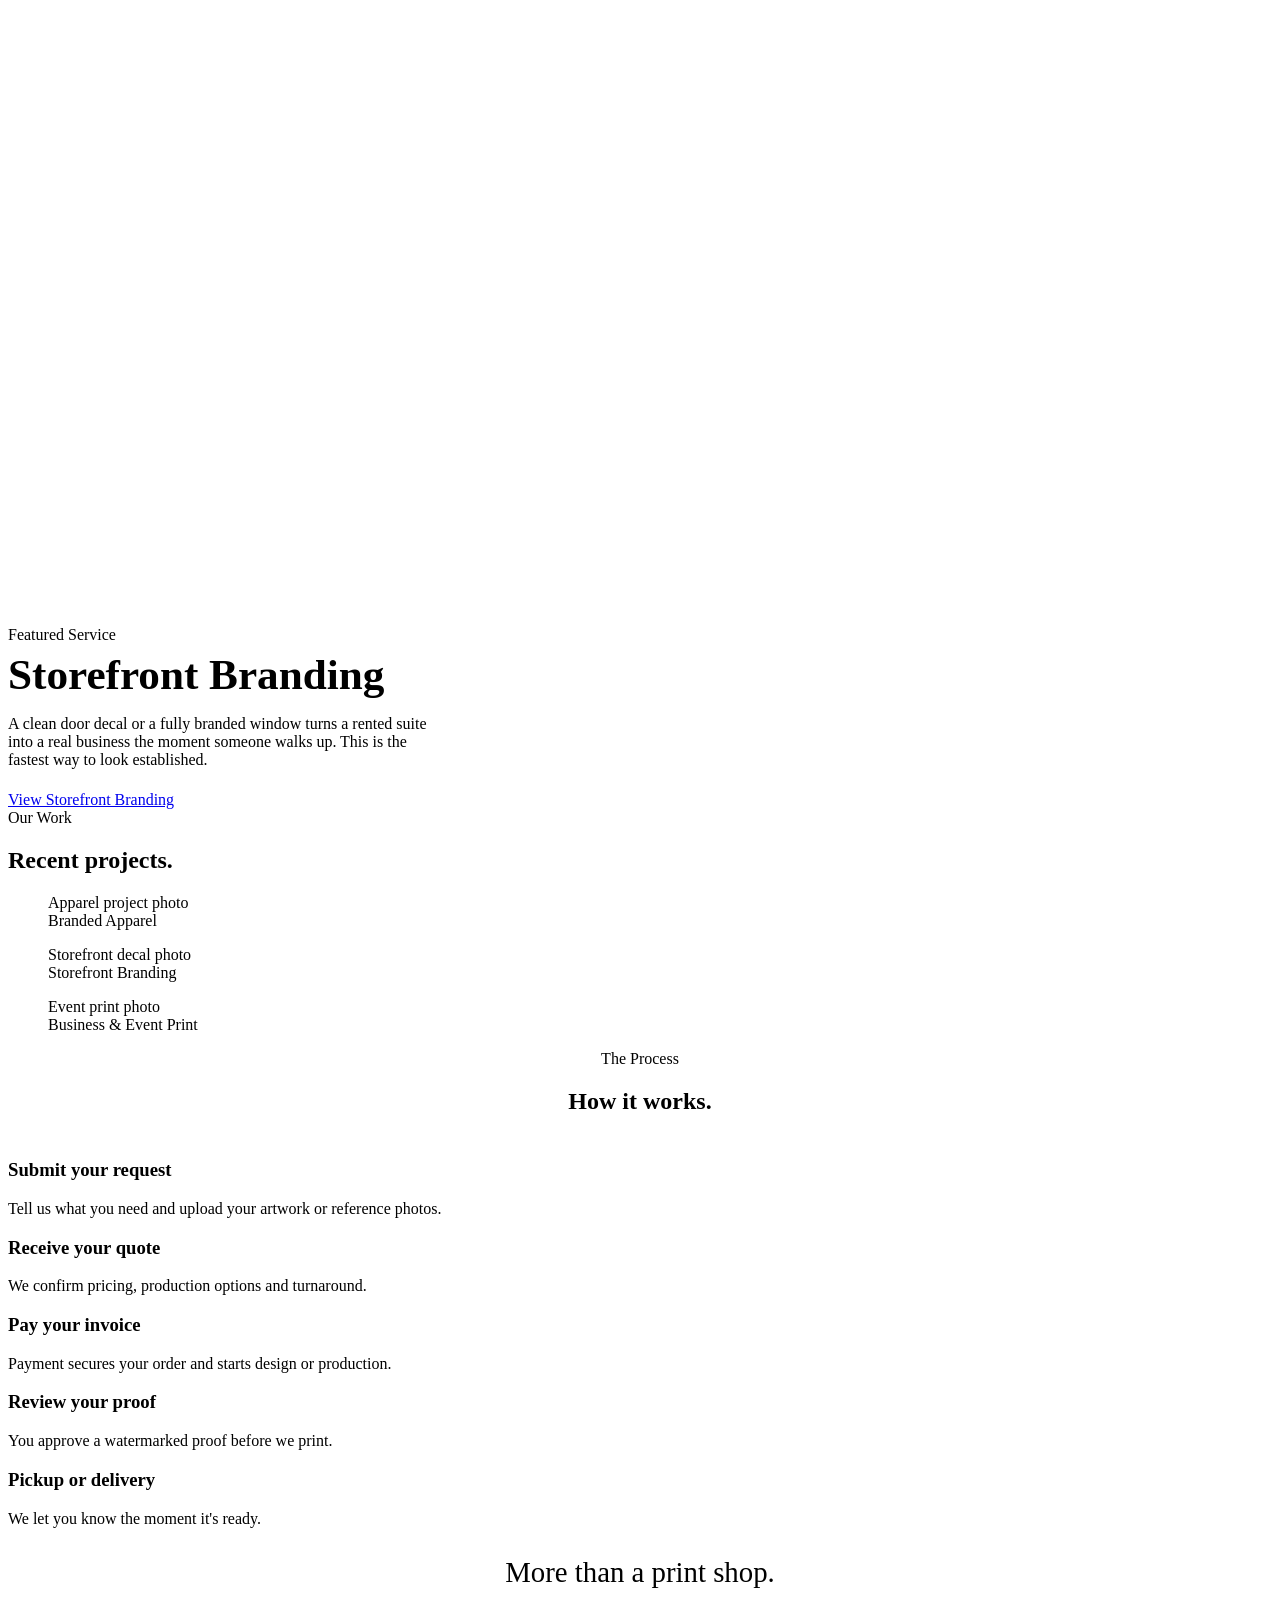
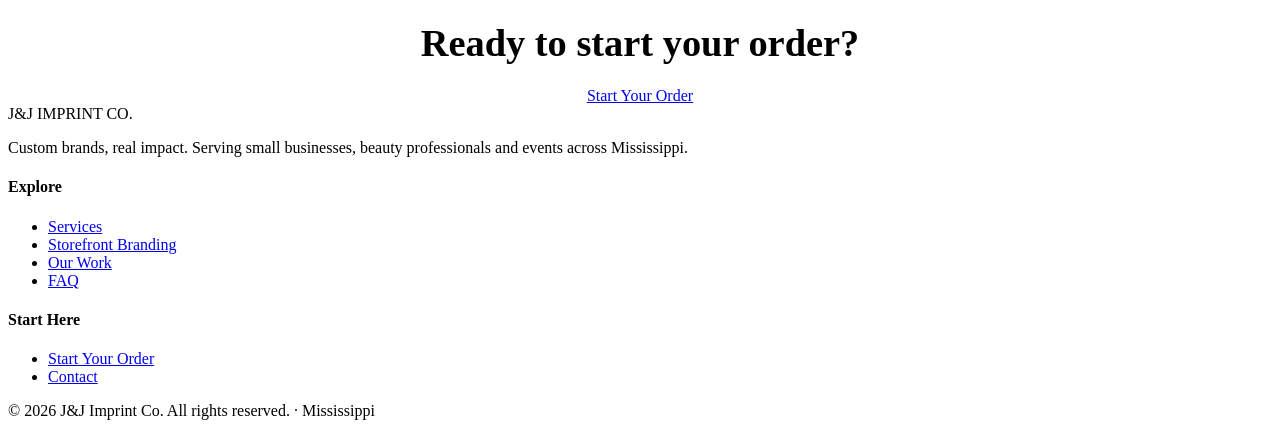
==== commit e8823826: "Add files via upload" ====
--- a/index.html
+++ b/index.html
@@ -3,461 +3,161 @@
 <head>
 <meta charset="UTF-8">
 <meta name="viewport" content="width=device-width, initial-scale=1.0">
-<title>J&J Imprint Co. | Custom Apparel &amp; DTF Printing</title>
-<link href="https://fonts.googleapis.com/css2?family=Bebas+Neue&family=Inter:wght@300;400;500;600;700&display=swap" rel="stylesheet">
-<style>
-  *, *::before, *::after { box-sizing: border-box; margin: 0; padding: 0; }
-
-  :root {
-    --red: #C0181F;
-    --black: #0D0D0D;
-    --white: #FFFFFF;
-    --offwhite: #F7F7F7;
-    --gray: #888888;
-    --light-gray: #E8E8E8;
-  }
-
-  html { scroll-behavior: smooth; }
-
-  body {
-    background: var(--white);
-    color: var(--black);
-    font-family: 'Inter', sans-serif;
-    font-size: 15px;
-    line-height: 1.6;
-    -webkit-font-smoothing: antialiased;
-  }
-
-  a { color: inherit; }
-
-  h1, h2, h3, .display {
-    font-family: 'Bebas Neue', sans-serif;
-    letter-spacing: 0.02em;
-    line-height: 1;
-  }
-
-  nav {
-    position: sticky;
-    top: 0;
-    z-index: 100;
-    background: var(--black);
-    display: flex;
-    align-items: center;
-    justify-content: space-between;
-    padding: 0 32px;
-    height: 60px;
-  }
-
-  .nav-logo {
-    font-family: 'Bebas Neue', sans-serif;
-    font-size: 1.4rem;
-    color: var(--white);
-    letter-spacing: 0.08em;
-  }
-
-  .nav-logo span { color: var(--red); }
-
-  .nav-links {
-    display: flex;
-    gap: 28px;
-    list-style: none;
-  }
-
-  .nav-links a {
-    color: #aaa;
-    text-decoration: none;
-    font-size: 0.78rem;
-    font-weight: 500;
-    letter-spacing: 0.1em;
-    text-transform: uppercase;
-    transition: color 0.15s;
-  }
-
-  .nav-links a:hover { color: var(--white); }
-
-  .nav-cta {
-    background: var(--red);
-    color: var(--white) !important;
-    padding: 8px 18px;
-    border-radius: 2px;
-    font-size: 0.72rem !important;
-    font-weight: 700 !important;
-  }
-
-  @media (max-width: 720px) {
-    .nav-links { display: none; }
-  }
-
-  .hero {
-    background: var(--black);
-    color: var(--white);
-    padding: 90px 32px 76px;
-    text-align: center;
-    position: relative;
-    overflow: hidden;
-  }
-
-  .hero::before {
-    content: 'J&J';
-    position: absolute;
-    font-family: 'Bebas Neue', sans-serif;
-    font-size: 30vw;
-    color: rgba(255,255,255,0.035);
-    top: 50%;
-    left: 50%;
-    transform: translate(-50%, -50%);
-    pointer-events: none;
-    white-space: nowrap;
-    letter-spacing: -0.02em;
-  }
-
-  .hero-content { position: relative; z-index: 2; max-width: 780px; margin: 0 auto; }
-
-  .hero-eyebrow {
-    font-size: 0.75rem;
-    letter-spacing: 0.25em;
-    text-transform: uppercase;
-    color: var(--red);
-    font-weight: 600;
-    margin-bottom: 18px;
-  }
-
-  .hero h1 {
-    font-size: clamp(3rem, 9vw, 6.5rem);
-    text-transform: uppercase;
-  }
-
-  .hero h1 .accent { color: var(--red); }
-
-  .hero p {
-    max-width: 520px;
-    margin: 22px auto 34px;
-    color: #ccc;
-    font-size: 1rem;
-  }
-
-  .btn-row { display: flex; gap: 14px; justify-content: center; flex-wrap: wrap; }
-
-  .btn {
-    display: inline-block;
-    padding: 15px 32px;
-    font-size: 0.8rem;
-    font-weight: 700;
-    letter-spacing: 0.08em;
-    text-transform: uppercase;
-    text-decoration: none;
-    border-radius: 2px;
-    transition: transform 0.15s, opacity 0.15s;
-  }
-
-  .btn:hover { transform: translateY(-2px); }
-
-  .btn-primary { background: var(--red); color: var(--white); }
-  .btn-outline { background: transparent; color: var(--white); border: 1px solid rgba(255,255,255,0.35); }
-
-  .ticker-wrap {
-    background: var(--red);
-    overflow: hidden;
-    white-space: nowrap;
-    padding: 10px 0;
-  }
-
-  .ticker {
-    display: inline-block;
-    animation: ticker-scroll 22s linear infinite;
-  }
-
-  .ticker span {
-    display: inline-block;
-    padding: 0 28px;
-    font-size: 0.78rem;
-    font-weight: 700;
-    letter-spacing: 0.12em;
-    text-transform: uppercase;
-    color: var(--white);
-  }
-
-  @keyframes ticker-scroll {
-    0% { transform: translateX(0); }
-    100% { transform: translateX(-50%); }
-  }
-
-  section { padding: 88px 32px; }
-
-  .section-inner { max-width: 1080px; margin: 0 auto; }
-
-  .section-label {
-    font-size: 0.75rem;
-    letter-spacing: 0.25em;
-    text-transform: uppercase;
-    color: var(--red);
-    font-weight: 700;
-    margin-bottom: 10px;
-    display: block;
-    text-align: center;
-  }
-
-  .section-title {
-    font-size: clamp(2.2rem, 5vw, 3.4rem);
-    text-transform: uppercase;
-    text-align: center;
-    margin-bottom: 50px;
-  }
-
-  .services-grid {
-    display: grid;
-    grid-template-columns: repeat(auto-fit, minmax(230px, 1fr));
-    gap: 2px;
-    background: var(--light-gray);
-    border: 2px solid var(--black);
-  }
-
-  .service-card {
-    background: var(--white);
-    padding: 38px 28px;
-    transition: background 0.15s;
-  }
-
-  .service-card:hover { background: var(--offwhite); }
-
-  .service-num {
-    font-family: 'Bebas Neue', sans-serif;
-    font-size: 0.85rem;
-    color: var(--red);
-    letter-spacing: 0.1em;
-    margin-bottom: 14px;
-    display: block;
-  }
-
-  .service-card h3 {
-    font-size: 1.5rem;
-    text-transform: uppercase;
-    margin-bottom: 10px;
-  }
-
-  .service-card p { color: #555; font-size: 0.9rem; }
-
-  .steps {
-    display: grid;
-    grid-template-columns: repeat(auto-fit, minmax(200px, 1fr));
-    gap: 36px;
-  }
-
-  .step { text-align: center; }
-
-  .step-num {
-    width: 52px;
-    height: 52px;
-    border-radius: 50%;
-    border: 2px solid var(--red);
-    display: flex;
-    align-items: center;
-    justify-content: center;
-    margin: 0 auto 18px;
-    font-family: 'Bebas Neue', sans-serif;
-    font-size: 1.4rem;
-    color: var(--red);
-  }
-
-  .step h3 {
-    font-size: 1.2rem;
-    text-transform: uppercase;
-    margin-bottom: 8px;
-    letter-spacing: 0.02em;
-  }
-
-  .step p { color: #666; font-size: 0.88rem; }
-
-  .order-section {
-    background: var(--black);
-    color: var(--white);
-  }
-
-  .order-section .section-title { color: var(--white); }
-  .order-section .section-label { color: var(--red); }
-
-  .order-cards {
-    display: grid;
-    grid-template-columns: repeat(auto-fit, minmax(280px, 1fr));
-    gap: 24px;
-    margin-top: 10px;
-  }
-
-  .order-card {
-    background: #1a1a1a;
-    border: 1px solid #2c2c2c;
-    padding: 40px 32px;
-    text-align: center;
-  }
-
-  .order-card .tag {
-    display: inline-block;
-    background: var(--red);
-    padding: 5px 14px;
-    font-size: 0.68rem;
-    font-weight: 700;
-    letter-spacing: 0.1em;
-    text-transform: uppercase;
-    border-radius: 2px;
-    margin-bottom: 18px;
-  }
-
-  .order-card h3 {
-    font-size: 1.9rem;
-    text-transform: uppercase;
-    margin-bottom: 12px;
-  }
-
-  .order-card p {
-    color: #aaa;
-    font-size: 0.88rem;
-    margin-bottom: 26px;
-    min-height: 44px;
-  }
-
-  footer {
-    background: var(--black);
-    color: #888;
-    text-align: center;
-    padding: 42px 32px 32px;
-    border-top: 1px solid #222;
-  }
-
-  footer .foot-logo {
-    font-family: 'Bebas Neue', sans-serif;
-    font-size: 1.3rem;
-    color: var(--white);
-    letter-spacing: 0.08em;
-    margin-bottom: 10px;
-  }
-
-  footer .foot-logo span { color: var(--red); }
-
-  footer p { font-size: 0.78rem; margin-top: 4px; }
-
-  footer a { text-decoration: none; color: #aaa; }
-  footer a:hover { color: var(--white); }
-</style>
+<title>J&amp;J Imprint Co. | Custom Brands. Real Impact.</title>
+<meta name="description" content="Custom apparel, storefront branding, business print and DTF transfers for small businesses and beauty professionals in Mississippi.">
+<link rel="preconnect" href="https://fonts.googleapis.com">
+<link href="https://fonts.googleapis.com/css2?family=Cinzel:wght@500;600;700&family=Jost:wght@300;400;500;600;700&family=Allura&display=swap" rel="stylesheet">
+<link rel="stylesheet" href="styles.css">
 </head>
 <body>
 
 <nav>
-  <div class="nav-logo">J&amp;J <span>IMPRINT CO.</span></div>
-  <ul class="nav-links">
-    <li><a href="#services">Services</a></li>
-    <li><a href="#how">How It Works</a></li>
-    <li><a href="#order" class="nav-cta">Get a Quote</a></li>
-  </ul>
+  <div class="nav-inner">
+    <a href="index.html" class="nav-logo">J<span>&amp;</span>J <span>IMPRINT CO.</span></a>
+    <button class="nav-toggle" aria-label="Menu" aria-expanded="false" onclick="document.getElementById('navLinks').classList.toggle('open')">&#9776;</button>
+    <ul class="nav-links" id="navLinks">
+      <li><a href="services.html">Services</a></li>
+      <li><a href="storefront-branding.html">Storefront Branding</a></li>
+      <li><a href="portfolio.html">Our Work</a></li>
+      <li><a href="faq.html">FAQ</a></li>
+      <li><a href="contact.html">Contact</a></li>
+      <li><a href="order.html" class="nav-cta">Start Your Order</a></li>
+    </ul>
+  </div>
 </nav>
 
 <section class="hero">
-  <div class="hero-content">
-    <div class="hero-eyebrow">Custom Apparel &amp; DTF Printing</div>
-    <h1>WEAR YOUR <span class="accent">BRAND</span></h1>
-    <p>Custom shirts, hats, and merch, pressed and printed to order. Small runs, big events, and everything in between.</p>
-    <div class="btn-row">
-      <a href="#order" class="btn btn-primary">Start an Order</a>
-      <a href="#services" class="btn btn-outline">See What We Do</a>
+  <div class="wrap hero-grid">
+    <div>
+      <div class="job-label">Custom Brands. Real Impact.</div>
+      <h1>We turn your brand into <span class="accent">something people can hold.</span></h1>
+      <p>Apparel, storefront signage, business print and DTF transfers — built for small businesses, beauty professionals, and the events that bring their people together.</p>
+      <div class="btn-row">
+        <a href="order.html" class="btn btn-primary">Start Your Order</a>
+        <a href="services.html" class="btn btn-outline-light">See What We Offer</a>
+      </div>
+    </div>
+    <div class="ticket spec-card">
+      <span class="crop tl"></span><span class="crop br"></span>
+      <div class="job-label">How It Works</div>
+      <div class="spec-row"><span>Step 1</span><span>Submit your request</span></div>
+      <div class="spec-row"><span>Step 2</span><span>Receive your quote</span></div>
+      <div class="spec-row"><span>Step 3</span><span>Pay to confirm</span></div>
+      <div class="spec-row"><span>Step 4</span><span>Approve your proof</span></div>
+      <div class="spec-row"><span>Step 5</span><span>Production &amp; pickup</span></div>
     </div>
   </div>
 </section>
 
-<div class="ticker-wrap">
-  <div class="ticker">
-    <span>DTF PRINTING</span>
-    <span>CUSTOM APPAREL</span>
-    <span>TEAM &amp; EVENT ORDERS</span>
-    <span>FAST TURNAROUND</span>
-    <span>DTF PRINTING</span>
-    <span>CUSTOM APPAREL</span>
-    <span>TEAM &amp; EVENT ORDERS</span>
-    <span>FAST TURNAROUND</span>
-  </div>
-</div>
-
-<section id="services">
-  <div class="section-inner">
-    <span class="section-label">What We Offer</span>
-    <h2 class="section-title">Services</h2>
-    <div class="services-grid">
-      <div class="service-card">
-        <span class="service-num">01</span>
-        <h3>DTF Printing</h3>
-        <p>Vibrant, durable transfers on shirts, hoodies, and more. Built to last wash after wash.</p>
+<section>
+  <div class="wrap">
+    <div class="section-head">
+      <div class="job-label">What We Offer</div>
+      <h2>A curated menu, not a catalog.</h2>
+      <p>We keep our services focused so every order gets real attention — from a single business decal to a full team apparel run.</p>
+    </div>
+    <div class="svc-grid">
+      <div class="svc-card">
+        <h3>Branded Apparel</h3>
+        <p>Custom shirts, staff uniforms, event and group apparel using DTF printing.</p>
+        <div class="price-tag">Priced per order &middot; quantity discounts available</div>
       </div>
-      <div class="service-card">
-        <span class="service-num">02</span>
-        <h3>Custom Apparel</h3>
-        <p>Shirts, hats, and staff wear for teams, businesses, and events.</p>
+      <div class="svc-card">
+        <h3>Storefront Branding</h3>
+        <p>Door decals and window graphics that make your business look like a real, established storefront.</p>
+        <div class="price-tag">Starting at $135</div>
       </div>
-      <div class="service-card">
-        <span class="service-num">03</span>
-        <h3>Bulk &amp; Event Orders</h3>
-        <p>Camps, family reunions, staff uniforms. We handle the sizing and the timeline.</p>
+      <div class="svc-card">
+        <h3>Business &amp; Event Print</h3>
+        <p>Banners, business cards, signage and menus for your shop, pop-up or event.</p>
+        <div class="price-tag">Priced per project</div>
       </div>
-      <div class="service-card">
-        <span class="service-num">04</span>
-        <h3>Custom Quotes</h3>
-        <p>Got a design or an idea? Send the details and we'll build a quote around it.</p>
+      <div class="svc-card">
+        <h3>DTF Transfers</h3>
+        <p>Business logo transfers and gang sheets, small run or bulk.</p>
+        <div class="price-tag">Custom quote</div>
       </div>
     </div>
   </div>
 </section>
 
-<section id="how" style="background: var(--offwhite);">
-  <div class="section-inner">
-    <span class="section-label">The Process</span>
-    <h2 class="section-title">How It Works</h2>
-    <div class="steps">
-      <div class="step">
-        <div class="step-num">1</div>
-        <h3>Submit Your Order</h3>
-        <p>Fill out a quick form with what you need.</p>
-      </div>
-      <div class="step">
-        <div class="step-num">2</div>
-        <h3>Get Your Quote</h3>
-        <p>We confirm pricing, sizing, and timeline with you.</p>
-      </div>
-      <div class="step">
-        <div class="step-num">3</div>
-        <h3>We Print &amp; Press</h3>
-        <p>Your order is produced with care, start to finish.</p>
-      </div>
-      <div class="step">
-        <div class="step-num">4</div>
-        <h3>Pickup or Delivery</h3>
-        <p>Your finished order is ready when promised.</p>
-      </div>
+<section class="section-blush">
+  <div class="wrap hero-grid">
+    <div class="ph" style="aspect-ratio:1/1;">Storefront decal photo</div>
+    <div>
+      <div class="job-label">Featured Service</div>
+      <h2 style="font-size:clamp(1.9rem,4.5vw,2.7rem); margin:6px 0 16px;">Storefront Branding</h2>
+      <p style="color:var(--text-soft); margin-bottom: 22px; max-width:440px;">A clean door decal or a fully branded window turns a rented suite into a real business the moment someone walks up. This is the fastest way to look established.</p>
+      <a href="storefront-branding.html" class="btn btn-dark">View Storefront Branding</a>
     </div>
   </div>
 </section>
 
-<section id="order" class="order-section">
-  <div class="section-inner">
-    <span class="section-label">Ready When You Are</span>
-    <h2 class="section-title">Place an Order</h2>
-    <div class="order-cards">
-      <div class="order-card">
-        <span class="tag">Popular</span>
-        <h3>5-Shirt Bundle</h3>
-        <p>Our most requested starter order, five custom shirts, one simple form.</p>
-        <a href="https://forms.gle/Mjjrv2wrMSnP4YtQ8" class="btn btn-primary" target="_blank" rel="noopener">Order Now</a>
-      </div>
-      <div class="order-card">
-        <span class="tag">Custom</span>
-        <h3>Get a Custom Quote</h3>
-        <p>Bigger order, different item, or a design of your own? Tell us what you're picturing.</p>
-        <a href="https://forms.gle/nnv4TSy8T1YBvstX6" class="btn btn-outline" target="_blank" rel="noopener">Request a Quote</a>
-      </div>
+<section style="background:var(--white);">
+  <div class="wrap">
+    <div class="section-head">
+      <div class="job-label">Our Work</div>
+      <h2>Recent projects.</h2>
+    </div>
+    <div class="portfolio-grid">
+      <figure class="portfolio-item"><div class="ph">Apparel project photo</div><figcaption>Branded Apparel</figcaption></figure>
+      <figure class="portfolio-item"><div class="ph">Storefront decal photo</div><figcaption>Storefront Branding</figcaption></figure>
+      <figure class="portfolio-item"><div class="ph">Event print photo</div><figcaption>Business &amp; Event Print</figcaption></figure>
     </div>
   </div>
 </section>
 
+<section class="section-dark">
+  <div class="wrap">
+    <div class="section-head" style="margin: 0 auto 44px; text-align:center;">
+      <div class="job-label" style="text-align:center;">The Process</div>
+      <h2>How it works.</h2>
+    </div>
+    <div class="steps">
+      <div class="step"><h3>Submit your request</h3><p>Tell us what you need and upload your artwork or reference photos.</p></div>
+      <div class="step"><h3>Receive your quote</h3><p>We confirm pricing, production options and turnaround.</p></div>
+      <div class="step"><h3>Pay your invoice</h3><p>Payment secures your order and starts design or production.</p></div>
+      <div class="step"><h3>Review your proof</h3><p>You approve a watermarked proof before we print.</p></div>
+      <div class="step"><h3>Pickup or delivery</h3><p>We let you know the moment it's ready.</p></div>
+    </div>
+  </div>
+</section>
+
+<section style="text-align:center; background:var(--white);">
+  <div class="wrap">
+    <p class="script" style="font-size:1.8rem; margin-bottom:10px;">More than a print shop.</p>
+    <h2 style="font-size:clamp(1.8rem,4vw,2.4rem); margin-bottom:22px;">Ready to start your order?</h2>
+    <a href="order.html" class="btn btn-primary">Start Your Order</a>
+  </div>
+</section>
+
 <footer>
-  <div class="foot-logo">J&amp;J <span>IMPRINT CO.</span></div>
-  <p>Custom Apparel &amp; DTF Printing &middot; Mississippi</p>
-  <p>&copy; 2026 J&amp;J Imprint Co. All rights reserved.</p>
+  <div class="wrap">
+    <div class="foot-grid">
+      <div>
+        <div class="foot-logo">J<span>&amp;</span>J <span>IMPRINT CO.</span></div>
+        <p>Custom brands, real impact. Serving small businesses, beauty professionals and events across Mississippi.</p>
+      </div>
+      <div>
+        <h4>Explore</h4>
+        <ul>
+          <li><a href="services.html">Services</a></li>
+          <li><a href="storefront-branding.html">Storefront Branding</a></li>
+          <li><a href="portfolio.html">Our Work</a></li>
+          <li><a href="faq.html">FAQ</a></li>
+        </ul>
+      </div>
+      <div>
+        <h4>Start Here</h4>
+        <ul>
+          <li><a href="order.html">Start Your Order</a></li>
+          <li><a href="contact.html">Contact</a></li>
+        </ul>
+      </div>
+    </div>
+    <div class="rule" style="border-color:#2a2a28;"></div>
+    <p class="foot-bottom">&copy; 2026 J&amp;J Imprint Co. All rights reserved. &middot; Mississippi</p>
+  </div>
 </footer>
 
 </body>
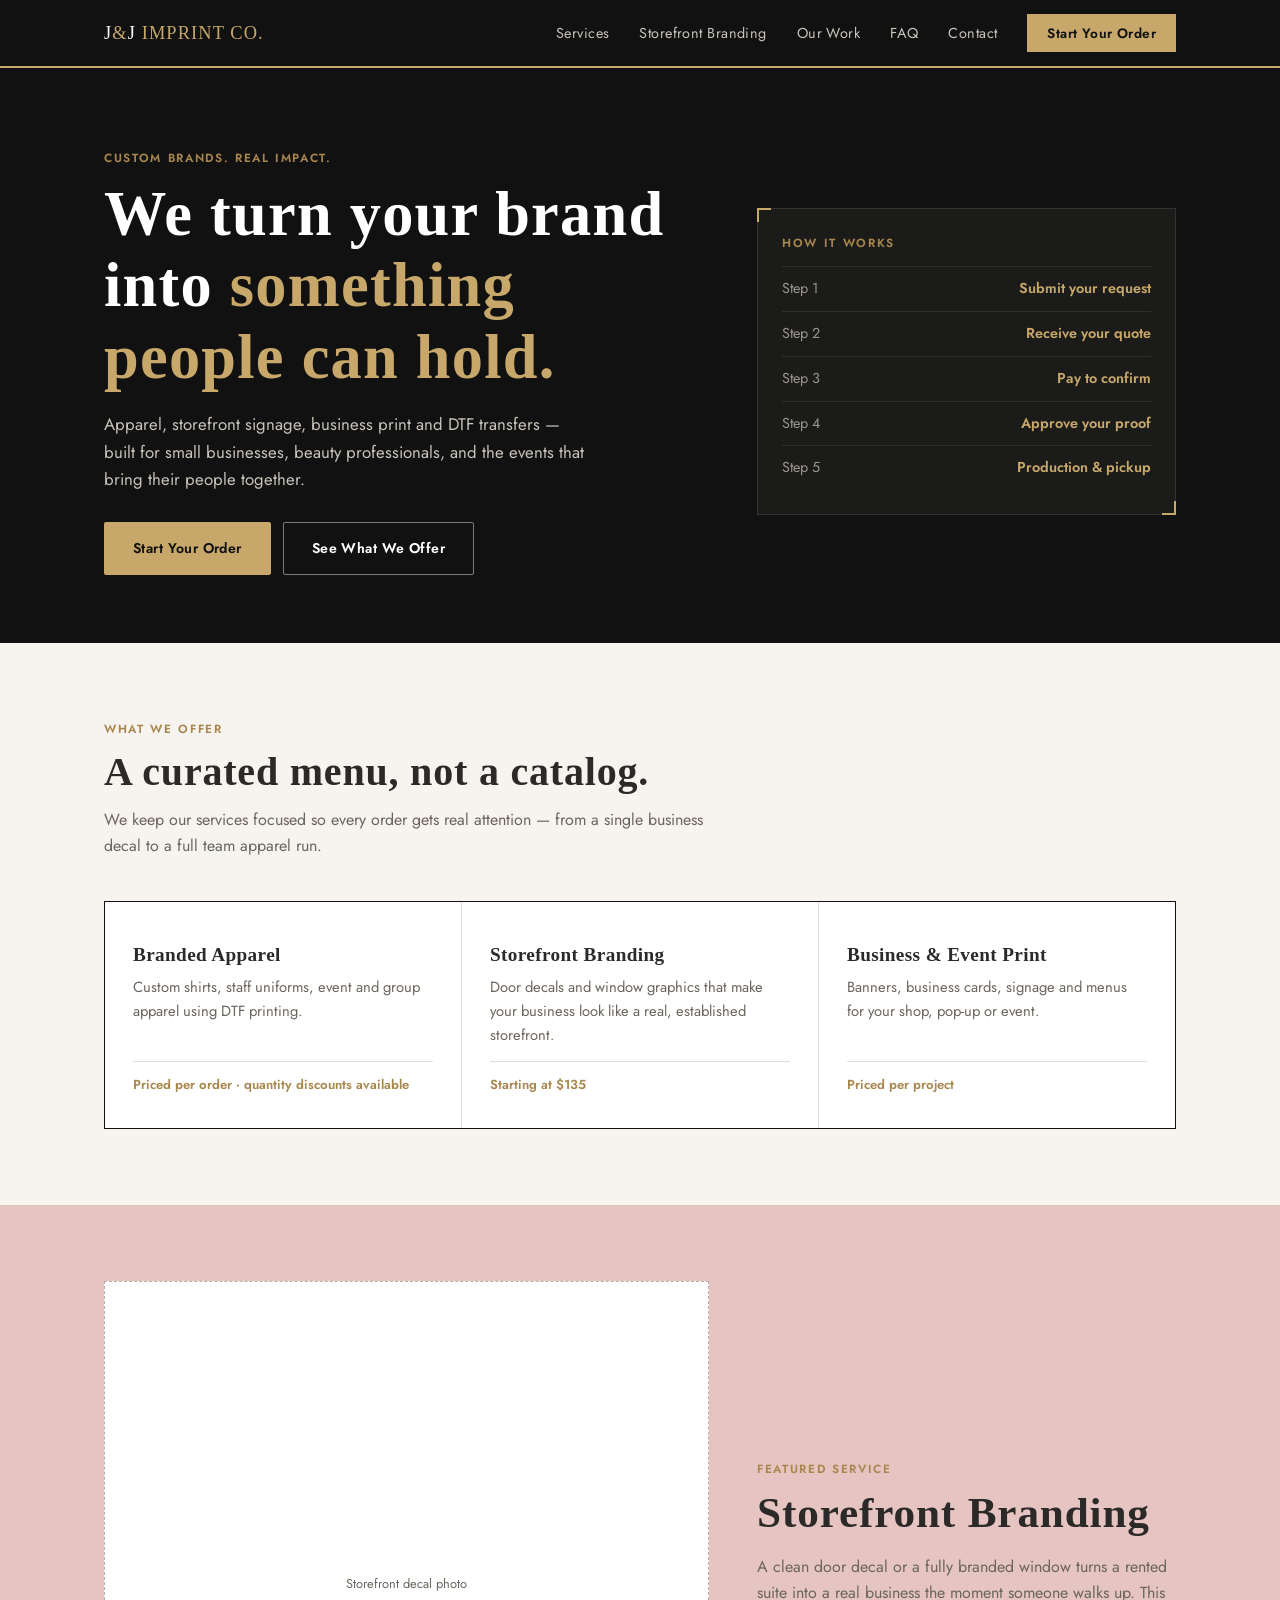
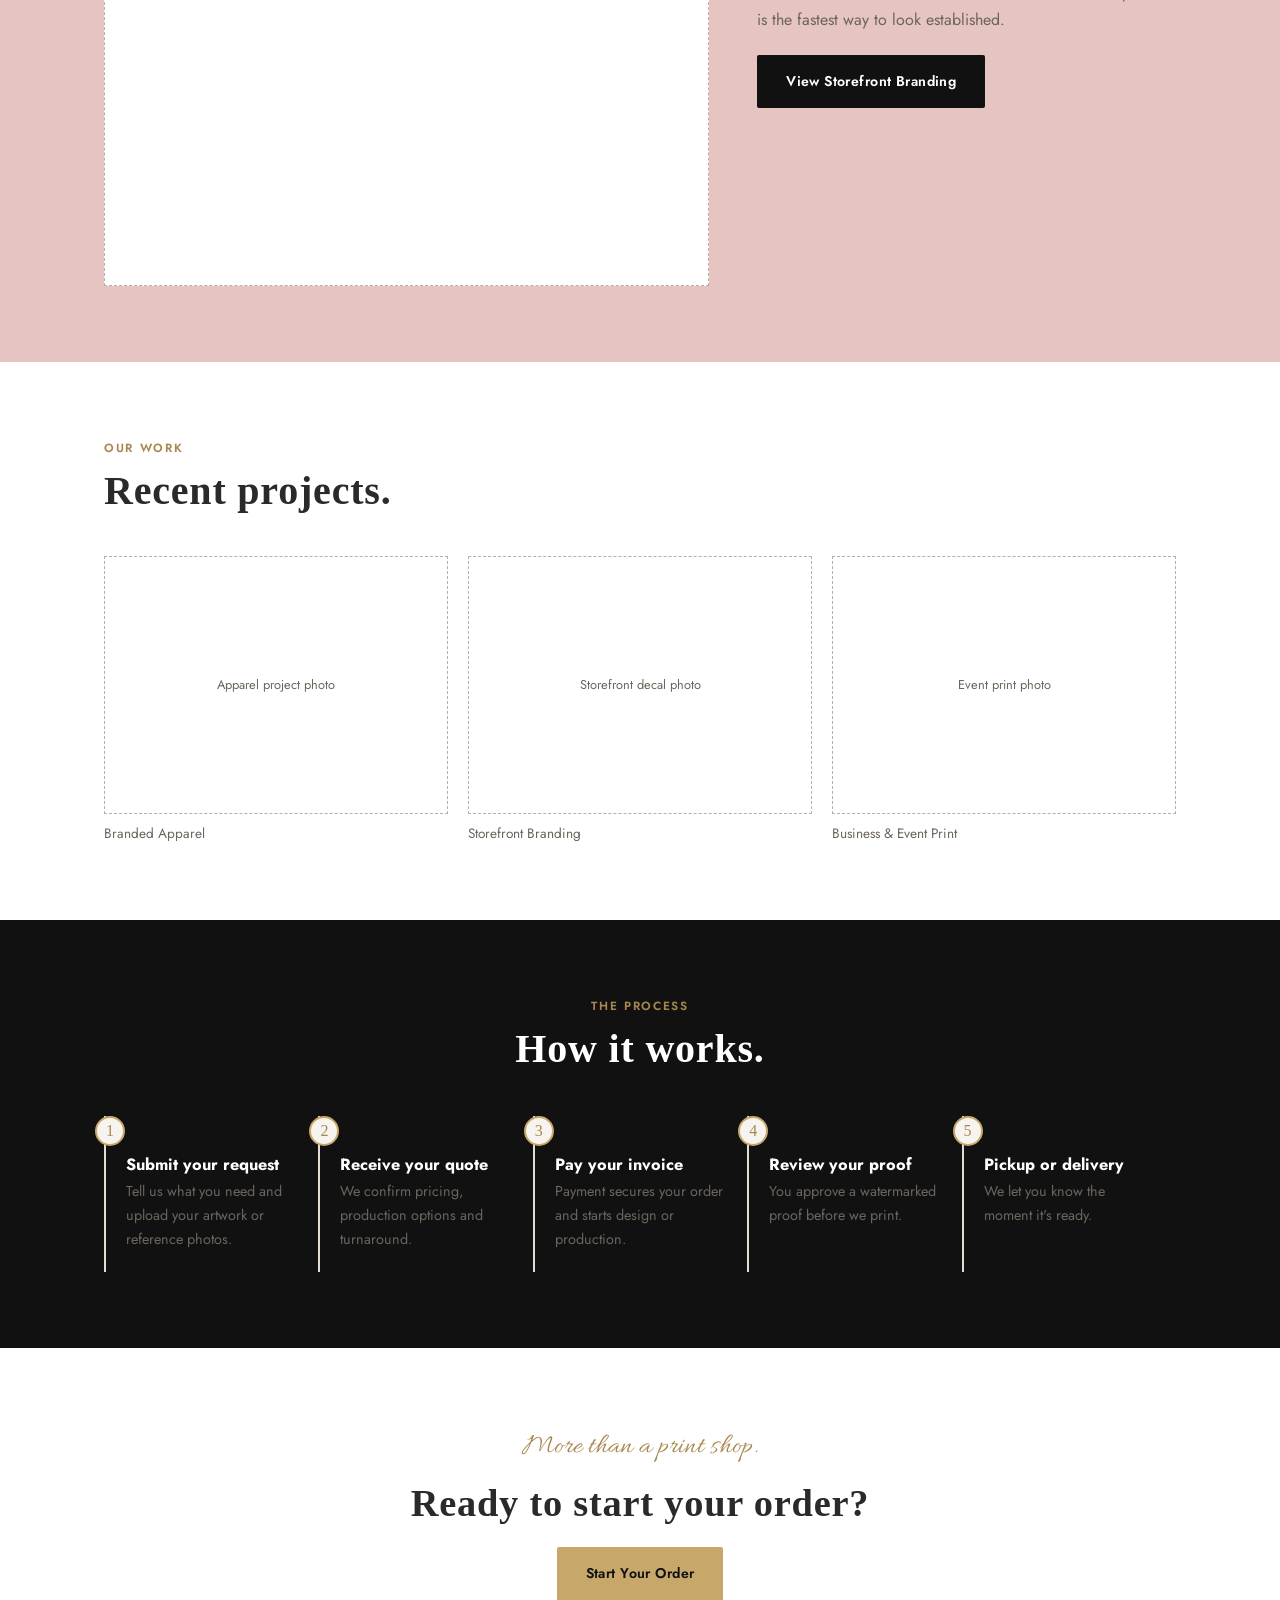
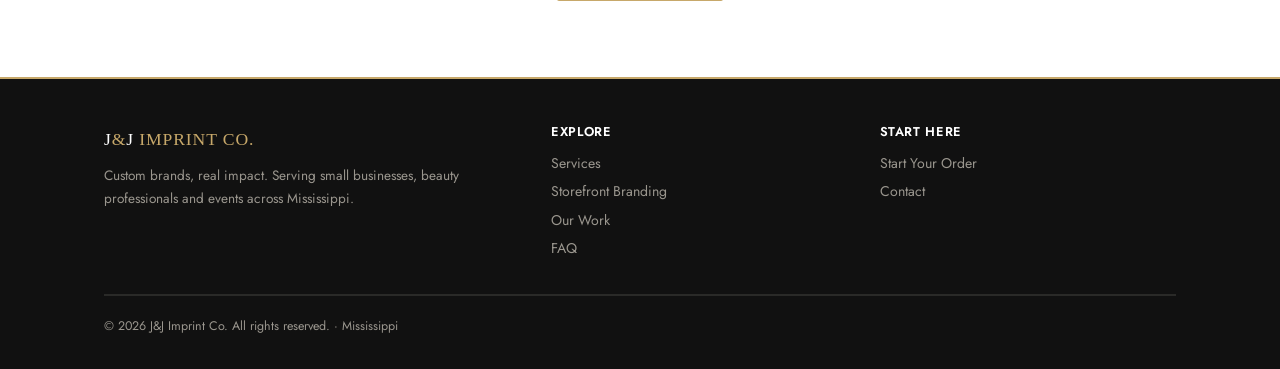
==== commit 03e7b4cc: "Add files via upload" ====
--- a/index.html
+++ b/index.html
@@ -71,11 +71,6 @@
         <h3>Business &amp; Event Print</h3>
         <p>Banners, business cards, signage and menus for your shop, pop-up or event.</p>
         <div class="price-tag">Priced per project</div>
-      </div>
-      <div class="svc-card">
-        <h3>DTF Transfers</h3>
-        <p>Business logo transfers and gang sheets, small run or bulk.</p>
-        <div class="price-tag">Custom quote</div>
       </div>
     </div>
   </div>
--- a/styles.css
+++ b/styles.css
@@ -0,0 +1,231 @@
+/* ===================================================================
+   J&J Imprint Co. — shared styles
+   Brand: black / gold / blush / cream · Cinzel + Jost + Allura
+   =================================================================== */
+
+*, *::before, *::after { box-sizing: border-box; margin: 0; padding: 0; }
+
+:root {
+  --black: #111111;
+  --gold: #C7A86A;
+  --gold-dark: #A8875099;
+  --gold-deep: #A8874F;
+  --blush: #E6C4C2;
+  --blush-deep: #D9A9A6;
+  --cream: #F7F3EF;
+  --taupe: #B7AFA3;
+  --text: #2B2A28;
+  --text-soft: #6B655D;
+  --hairline: #E3DCD3;
+  --white: #FFFFFF;
+  --max: 1120px;
+}
+
+html { scroll-behavior: smooth; }
+
+@media (prefers-reduced-motion: reduce) {
+  html { scroll-behavior: auto; }
+  *, *::before, *::after { animation-duration: 0.01ms !important; transition-duration: 0.01ms !important; }
+}
+
+body {
+  background: var(--cream);
+  color: var(--text);
+  font-family: 'Jost', sans-serif;
+  font-size: 16px;
+  line-height: 1.65;
+  -webkit-font-smoothing: antialiased;
+}
+
+a { color: inherit; }
+img { max-width: 100%; display: block; }
+
+h1, h2, h3, h4, .display {
+  font-family: 'Cinzel', serif;
+  font-weight: 600;
+  letter-spacing: 0.02em;
+  line-height: 1.15;
+}
+
+.script {
+  font-family: 'Allura', cursive;
+  font-weight: 400;
+  color: var(--gold-deep);
+}
+
+a:focus-visible, button:focus-visible, input:focus-visible, textarea:focus-visible, select:focus-visible {
+  outline: 2px solid var(--gold-deep);
+  outline-offset: 2px;
+}
+
+/* ---------- layout helpers ---------- */
+.wrap { max-width: var(--max); margin: 0 auto; padding: 0 24px; }
+section { padding: 76px 0; }
+.rule { border: none; border-top: 1px solid var(--hairline); }
+.rule-gold { border: none; border-top: 1px solid var(--gold); width: 64px; margin: 14px 0 22px; }
+.rule-gold.center { margin-left: auto; margin-right: auto; }
+
+/* ---------- job-ticket / spec-card motif ---------- */
+.ticket { position: relative; border: 1px solid var(--black); background: var(--white); }
+.crop { position: absolute; width: 14px; height: 14px; pointer-events: none; }
+.crop.tl { top: -1px; left: -1px; border-top: 2px solid var(--gold); border-left: 2px solid var(--gold); }
+.crop.br { bottom: -1px; right: -1px; border-bottom: 2px solid var(--gold); border-right: 2px solid var(--gold); }
+
+/* ---------- nav ---------- */
+nav { position: sticky; top: 0; z-index: 100; background: var(--black); border-bottom: 2px solid var(--gold); }
+.nav-inner { max-width: var(--max); margin: 0 auto; padding: 0 24px; display: flex; align-items: center; justify-content: space-between; height: 66px; }
+.nav-logo { font-family: 'Cinzel', serif; font-size: 1.15rem; color: var(--white); letter-spacing: 0.06em; text-decoration: none; white-space: nowrap; }
+.nav-logo span { color: var(--gold); }
+.nav-links { display: flex; align-items: center; gap: 30px; list-style: none; }
+.nav-links a { color: #C9C4BB; text-decoration: none; font-size: 0.9rem; font-weight: 400; letter-spacing: 0.03em; transition: color 0.15s; }
+.nav-links a:hover, .nav-links a.active { color: var(--gold); }
+.nav-cta { background: var(--gold); color: var(--black) !important; padding: 9px 20px; font-weight: 600 !important; font-size: 0.85rem !important; letter-spacing: 0.04em; }
+.nav-cta:hover { background: var(--gold-deep); }
+.nav-toggle { display: none; }
+@media (max-width: 780px) {
+  .nav-links { position: fixed; top: 66px; left: 0; right: 0; background: var(--black); flex-direction: column; align-items: stretch; gap: 0; max-height: 0; overflow: hidden; transition: max-height 0.2s ease; border-bottom: 1px solid #2a2a28; }
+  .nav-links.open { max-height: 340px; }
+  .nav-links li { border-top: 1px solid #2a2a28; }
+  .nav-links a { display: block; padding: 16px 24px; }
+  .nav-cta { display: block; text-align: center; margin: 12px 24px; }
+  .nav-toggle { display: block; background: none; border: none; color: var(--white); font-size: 1.6rem; line-height: 1; cursor: pointer; padding: 4px 8px; }
+}
+
+/* ---------- buttons ---------- */
+.btn { display: inline-block; padding: 14px 28px; font-size: 0.88rem; font-weight: 600; letter-spacing: 0.03em; text-decoration: none; border-radius: 2px; border: 1px solid transparent; transition: transform 0.12s, background 0.15s, color 0.15s; cursor: pointer; }
+.btn:hover { transform: translateY(-1px); }
+.btn-primary { background: var(--gold); color: var(--black); }
+.btn-primary:hover { background: var(--gold-deep); }
+.btn-dark { background: var(--black); color: var(--white); }
+.btn-dark:hover { background: #000; }
+.btn-outline { background: transparent; color: var(--black); border-color: var(--black); }
+.btn-outline:hover { background: var(--black); color: var(--white); }
+.btn-outline-light { background: transparent; color: var(--white); border-color: rgba(255,255,255,0.45); }
+.btn-outline-light:hover { background: rgba(255,255,255,0.1); }
+.btn-block { display: block; width: 100%; text-align: center; }
+.btn-row { display: flex; gap: 12px; flex-wrap: wrap; }
+
+/* ---------- eyebrow / job labels ---------- */
+.job-label { font-size: 0.74rem; letter-spacing: 0.14em; text-transform: uppercase; color: var(--gold-deep); font-weight: 600; margin-bottom: 10px; }
+
+/* ---------- hero ---------- */
+.hero { background: var(--black); color: var(--white); padding: 80px 0 68px; }
+.hero-grid { display: grid; grid-template-columns: 1.3fr 0.9fr; gap: 48px; align-items: center; }
+@media (max-width: 800px) { .hero-grid { grid-template-columns: 1fr; } }
+.hero h1 { font-size: clamp(2.4rem, 6vw, 3.9rem); margin: 8px 0 18px; color: var(--white); }
+.hero h1 .accent { color: var(--gold); }
+.hero p { max-width: 480px; color: #C9C4BB; font-size: 1.05rem; margin-bottom: 28px; }
+
+.spec-card { border: 1px solid #333; background: #1B1B19; padding: 24px; }
+.spec-card .job-label { margin-bottom: 14px; }
+.spec-row { display: flex; justify-content: space-between; padding: 10px 0; border-top: 1px solid #2E2E2C; font-size: 0.9rem; }
+.spec-row:first-of-type { border-top: none; }
+.spec-row span:first-child { color: #9A968E; }
+.spec-row span:last-child { color: var(--gold); font-weight: 600; text-align: right; }
+
+/* ---------- page header ---------- */
+.page-header { background: var(--black); color: var(--white); padding: 58px 0 46px; }
+.page-header h1 { font-size: clamp(2.1rem, 5vw, 3rem); margin-top: 8px; color: var(--white); }
+.page-header p { color: #C9C4BB; max-width: 560px; margin-top: 14px; }
+
+/* ---------- section headings ---------- */
+.section-head { margin-bottom: 42px; max-width: 620px; }
+.section-head h2 { font-size: clamp(1.8rem, 4.2vw, 2.5rem); margin-top: 6px; }
+.section-head p { color: var(--text-soft); margin-top: 12px; }
+
+/* ---------- service grid ---------- */
+.svc-grid { display: grid; grid-template-columns: repeat(auto-fit, minmax(240px, 1fr)); gap: 1px; background: var(--hairline); border: 1px solid var(--black); }
+.svc-card { background: var(--white); padding: 32px 28px; display: flex; flex-direction: column; }
+.svc-card h3 { font-size: 1.2rem; margin: 10px 0 8px; }
+.svc-card p { color: var(--text-soft); font-size: 0.92rem; margin-bottom: 14px; }
+.svc-card .price-tag { font-size: 0.82rem; font-weight: 600; color: var(--gold-deep); border-top: 1px solid var(--hairline); padding-top: 12px; margin-top: auto; }
+.svc-card ul { list-style: none; margin: 10px 0 14px; }
+.svc-card li { font-size: 0.88rem; color: var(--text-soft); padding: 3px 0; }
+.svc-card li::before { content: '— '; color: var(--gold-deep); }
+.svc-card a.card-link { color: var(--gold-deep); font-size: 0.85rem; font-weight: 600; text-decoration: none; }
+.svc-card a.card-link:hover { text-decoration: underline; }
+
+/* ---------- pricing table ---------- */
+.price-table { width: 100%; border-collapse: collapse; font-size: 0.94rem; }
+.price-table th, .price-table td { text-align: left; padding: 14px 16px; border-bottom: 1px solid var(--hairline); }
+.price-table th { font-family: 'Cinzel', serif; font-weight: 600; text-transform: uppercase; font-size: 0.78rem; letter-spacing: 0.06em; color: var(--text-soft); border-bottom: 2px solid var(--black); }
+.price-table td.amt { color: var(--gold-deep); font-weight: 700; white-space: nowrap; }
+.price-table tr:last-child td { border-bottom: none; }
+
+/* ---------- steps ---------- */
+.steps { display: grid; grid-template-columns: repeat(auto-fit, minmax(180px, 1fr)); gap: 0; counter-reset: step; }
+.step { border-left: 2px solid var(--hairline); padding: 0 20px 20px; position: relative; }
+.step::before { counter-increment: step; content: counter(step); font-family: 'Cinzel', serif; font-size: 1rem; color: var(--gold-deep); display: block; margin-bottom: 10px; margin-left: -31px; width: 30px; height: 30px; background: var(--cream); border: 2px solid var(--gold); border-radius: 50%; text-align: center; line-height: 26px; }
+.step h3 { font-size: 1.02rem; margin-bottom: 6px; font-family: 'Jost', sans-serif; font-weight: 700; letter-spacing: 0; }
+.step p { color: var(--text-soft); font-size: 0.9rem; }
+
+/* ---------- callout / policy box ---------- */
+.callout { background: var(--blush); background: color-mix(in srgb, var(--blush) 40%, var(--cream)); border-left: 3px solid var(--gold); padding: 20px 24px; font-size: 0.92rem; color: var(--text); }
+.callout strong { display: block; margin-bottom: 4px; font-family: 'Cinzel', serif; text-transform: uppercase; font-size: 0.8rem; letter-spacing: 0.04em; color: var(--gold-deep); }
+
+/* ---------- dark & blush sections ---------- */
+.section-dark { background: var(--black); color: var(--white); }
+.section-dark .section-head p { color: #C9C4BB; }
+.section-dark .rule { border-color: #2c2c2a; }
+.section-blush { background: var(--blush); }
+
+/* ---------- image placeholder ---------- */
+.ph { aspect-ratio: 4 / 3; background: var(--white); border: 1px dashed var(--taupe); display: flex; align-items: center; justify-content: center; color: var(--text-soft); font-size: 0.8rem; text-align: center; padding: 12px; }
+
+/* ---------- portfolio grid ---------- */
+.portfolio-grid { display: grid; grid-template-columns: repeat(auto-fit, minmax(220px, 1fr)); gap: 20px; }
+.portfolio-item figcaption { margin-top: 8px; font-size: 0.85rem; color: var(--text-soft); }
+
+/* ---------- order form ---------- */
+.order-form { background: var(--white); border: 1px solid var(--black); }
+.form-head { background: var(--black); color: var(--white); padding: 24px 26px; }
+.form-head .job-label { color: var(--gold); }
+.form-head h2 { font-size: 1.5rem; margin-top: 4px; color: var(--white); }
+.form-body { padding: 30px 26px; }
+.field { margin-bottom: 20px; }
+.field label { display: block; font-family: 'Jost', sans-serif; font-size: 0.85rem; font-weight: 600; margin-bottom: 6px; }
+.field .hint { display: block; font-weight: 400; color: var(--text-soft); font-size: 0.8rem; margin-top: 4px; }
+.field input, .field select, .field textarea { width: 100%; padding: 11px 12px; border: 1px solid var(--hairline); background: var(--cream); font-family: inherit; font-size: 0.95rem; color: var(--text); border-radius: 2px; }
+.field input:focus, .field select:focus, .field textarea:focus { border-color: var(--gold-deep); }
+.field textarea { resize: vertical; min-height: 100px; }
+.field-row { display: grid; grid-template-columns: 1fr 1fr; gap: 16px; }
+@media (max-width: 600px) { .field-row { grid-template-columns: 1fr; } }
+.file-drop { border: 1px dashed var(--taupe); padding: 22px; text-align: center; color: var(--text-soft); font-size: 0.88rem; background: var(--cream); }
+.form-note { font-size: 0.82rem; color: var(--text-soft); margin-top: 14px; }
+
+/* ---------- service select cards on order page ---------- */
+.svc-select { display: grid; grid-template-columns: repeat(auto-fit, minmax(220px, 1fr)); gap: 14px; margin-bottom: 8px; }
+.svc-select .opt { border: 1px solid var(--hairline); padding: 18px; text-decoration: none; color: var(--text); display: block; background: var(--white); transition: border-color 0.15s; }
+.svc-select .opt:hover { border-color: var(--gold-deep); }
+.svc-select .opt .job-label { margin-bottom: 6px; }
+.svc-select .opt h3 { font-size: 1.05rem; margin-bottom: 4px; }
+.svc-select .opt p { font-size: 0.85rem; color: var(--text-soft); }
+
+/* ---------- FAQ ---------- */
+.faq-item { border-bottom: 1px solid var(--hairline); }
+.faq-item summary { cursor: pointer; padding: 20px 0; font-weight: 600; font-size: 1rem; list-style: none; position: relative; padding-right: 30px; }
+.faq-item summary::-webkit-details-marker { display: none; }
+.faq-item summary::after { content: '+'; position: absolute; right: 0; top: 16px; font-family: 'Cinzel', serif; color: var(--gold-deep); font-size: 1.2rem; }
+.faq-item[open] summary::after { content: '–'; }
+.faq-item p { color: var(--text-soft); padding-bottom: 20px; font-size: 0.94rem; max-width: 680px; }
+
+/* ---------- contact ---------- */
+.contact-grid { display: grid; grid-template-columns: 1fr 1fr; gap: 40px; }
+@media (max-width: 760px) { .contact-grid { grid-template-columns: 1fr; } }
+.contact-line { display: flex; gap: 14px; padding: 14px 0; border-top: 1px solid var(--hairline); }
+.contact-line:first-child { border-top: none; }
+.contact-line .k { color: var(--text-soft); font-size: 0.85rem; min-width: 90px; }
+.contact-line .v { font-weight: 600; }
+
+/* ---------- footer ---------- */
+footer { background: var(--black); color: #9A968E; padding: 46px 0 32px; border-top: 2px solid var(--gold); }
+.foot-grid { display: grid; grid-template-columns: 1.4fr 1fr 1fr; gap: 32px; margin-bottom: 32px; }
+@media (max-width: 700px) { .foot-grid { grid-template-columns: 1fr; gap: 24px; } }
+.foot-logo { font-family: 'Cinzel', serif; font-size: 1.1rem; color: var(--white); letter-spacing: 0.05em; margin-bottom: 10px; }
+.foot-logo span { color: var(--gold); }
+footer p { font-size: 0.85rem; line-height: 1.7; }
+footer h4 { font-family: 'Jost', sans-serif; text-transform: uppercase; letter-spacing: 0.05em; color: var(--white); font-size: 0.8rem; font-weight: 600; margin-bottom: 10px; }
+footer ul { list-style: none; }
+footer a { text-decoration: none; color: #9A968E; font-size: 0.88rem; line-height: 2; }
+footer a:hover { color: var(--gold); }
+.foot-bottom { border-top: 1px solid #2a2a28; padding-top: 20px; font-size: 0.78rem; }
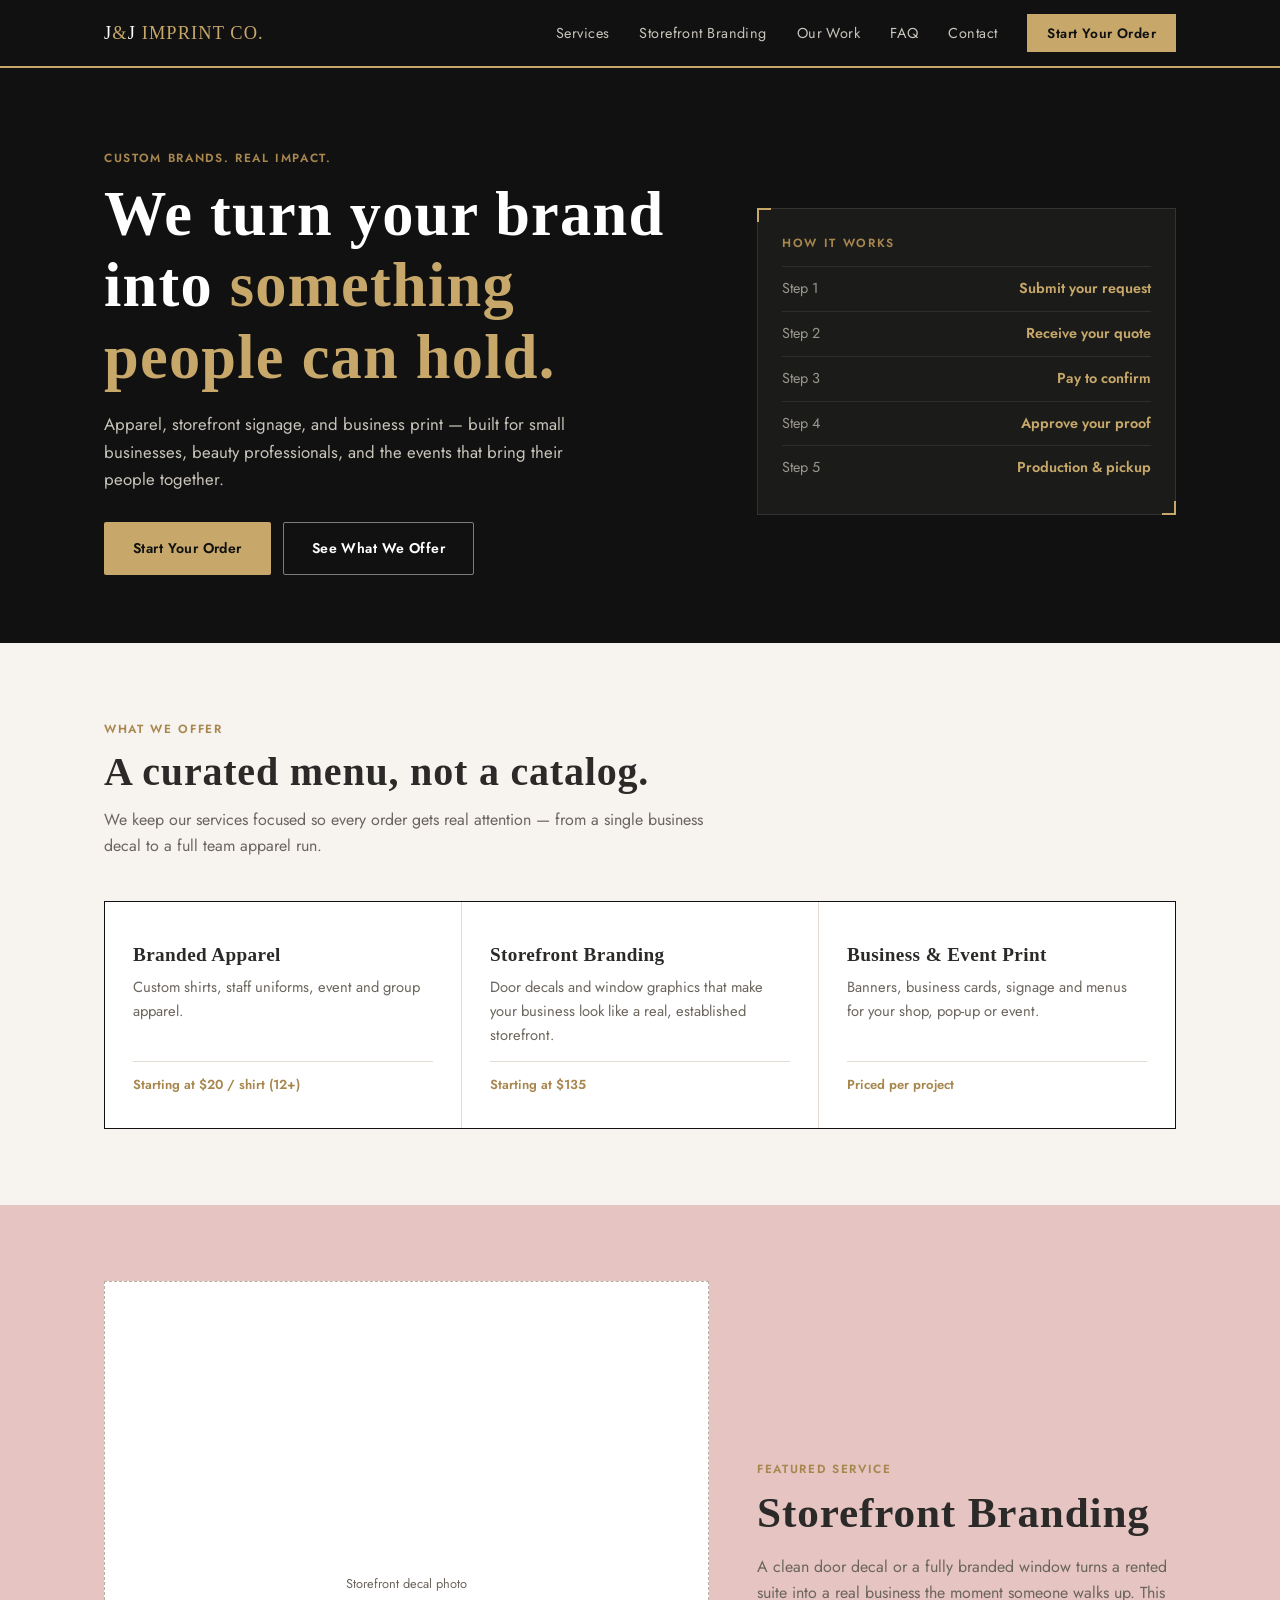
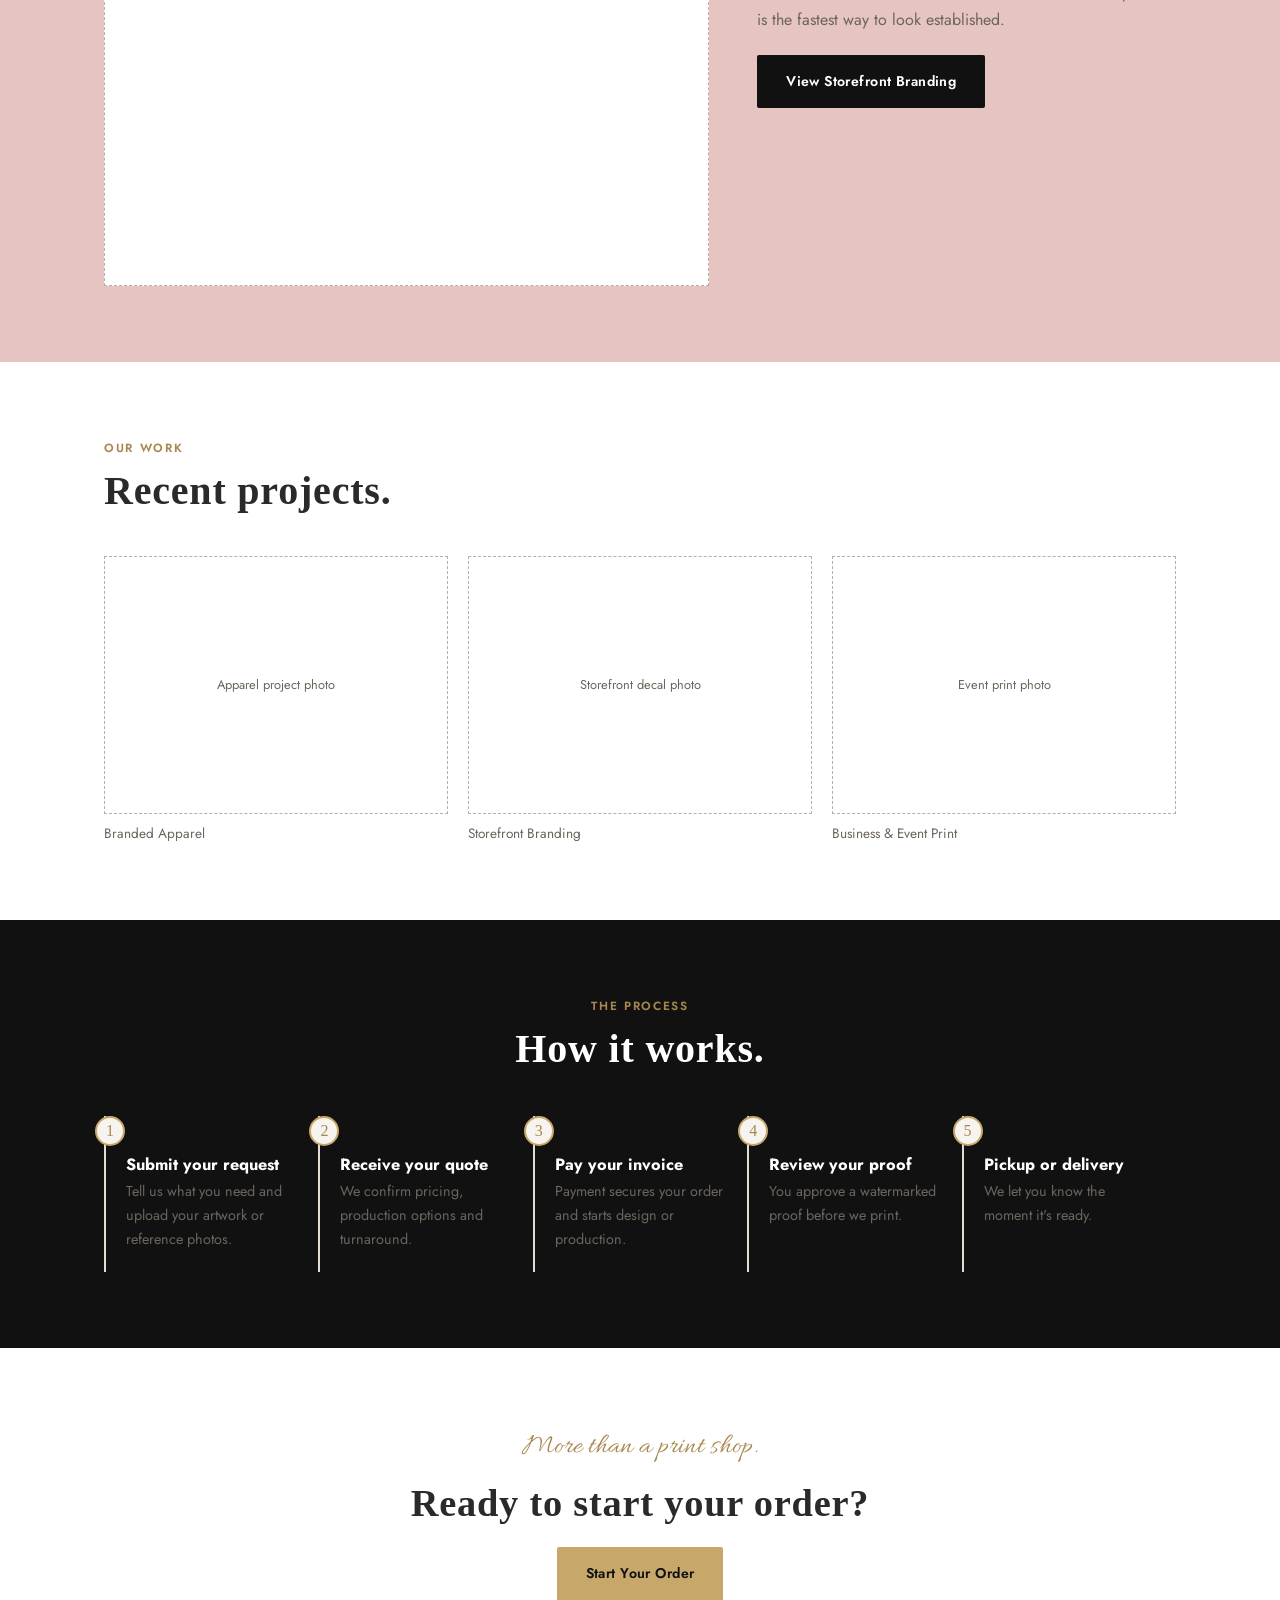
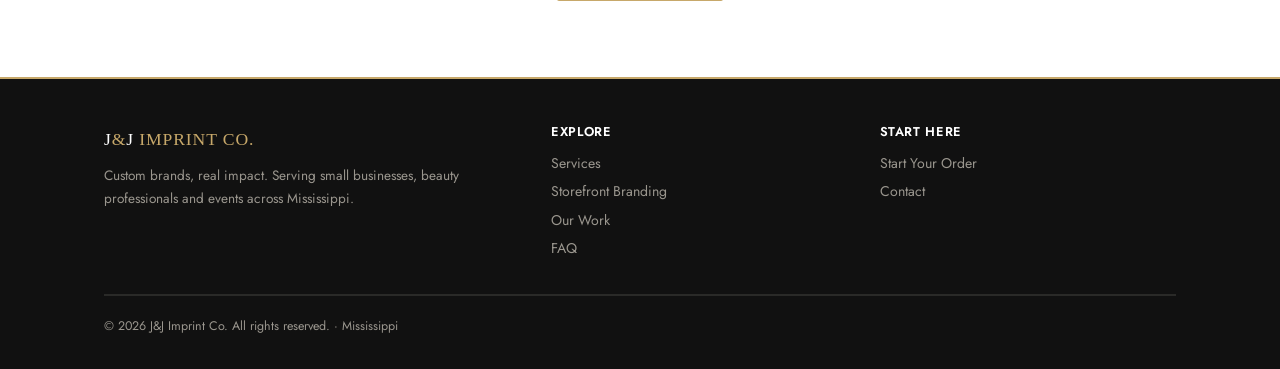
==== commit 0af59706: "Add files via upload" ====
--- a/index.html
+++ b/index.html
@@ -4,7 +4,7 @@
 <meta charset="UTF-8">
 <meta name="viewport" content="width=device-width, initial-scale=1.0">
 <title>J&amp;J Imprint Co. | Custom Brands. Real Impact.</title>
-<meta name="description" content="Custom apparel, storefront branding, business print and DTF transfers for small businesses and beauty professionals in Mississippi.">
+<meta name="description" content="Custom apparel, storefront branding, and business print for small businesses and beauty professionals in Mississippi.">
 <link rel="preconnect" href="https://fonts.googleapis.com">
 <link href="https://fonts.googleapis.com/css2?family=Cinzel:wght@500;600;700&family=Jost:wght@300;400;500;600;700&family=Allura&display=swap" rel="stylesheet">
 <link rel="stylesheet" href="styles.css">
@@ -31,7 +31,7 @@
     <div>
       <div class="job-label">Custom Brands. Real Impact.</div>
       <h1>We turn your brand into <span class="accent">something people can hold.</span></h1>
-      <p>Apparel, storefront signage, business print and DTF transfers — built for small businesses, beauty professionals, and the events that bring their people together.</p>
+      <p>Apparel, storefront signage, and business print &mdash; built for small businesses, beauty professionals, and the events that bring their people together.</p>
       <div class="btn-row">
         <a href="order.html" class="btn btn-primary">Start Your Order</a>
         <a href="services.html" class="btn btn-outline-light">See What We Offer</a>
@@ -59,8 +59,8 @@
     <div class="svc-grid">
       <div class="svc-card">
         <h3>Branded Apparel</h3>
-        <p>Custom shirts, staff uniforms, event and group apparel using DTF printing.</p>
-        <div class="price-tag">Priced per order &middot; quantity discounts available</div>
+        <p>Custom shirts, staff uniforms, event and group apparel.</p>
+        <div class="price-tag">Starting at $20 / shirt (12+)</div>
       </div>
       <div class="svc-card">
         <h3>Storefront Branding</h3>
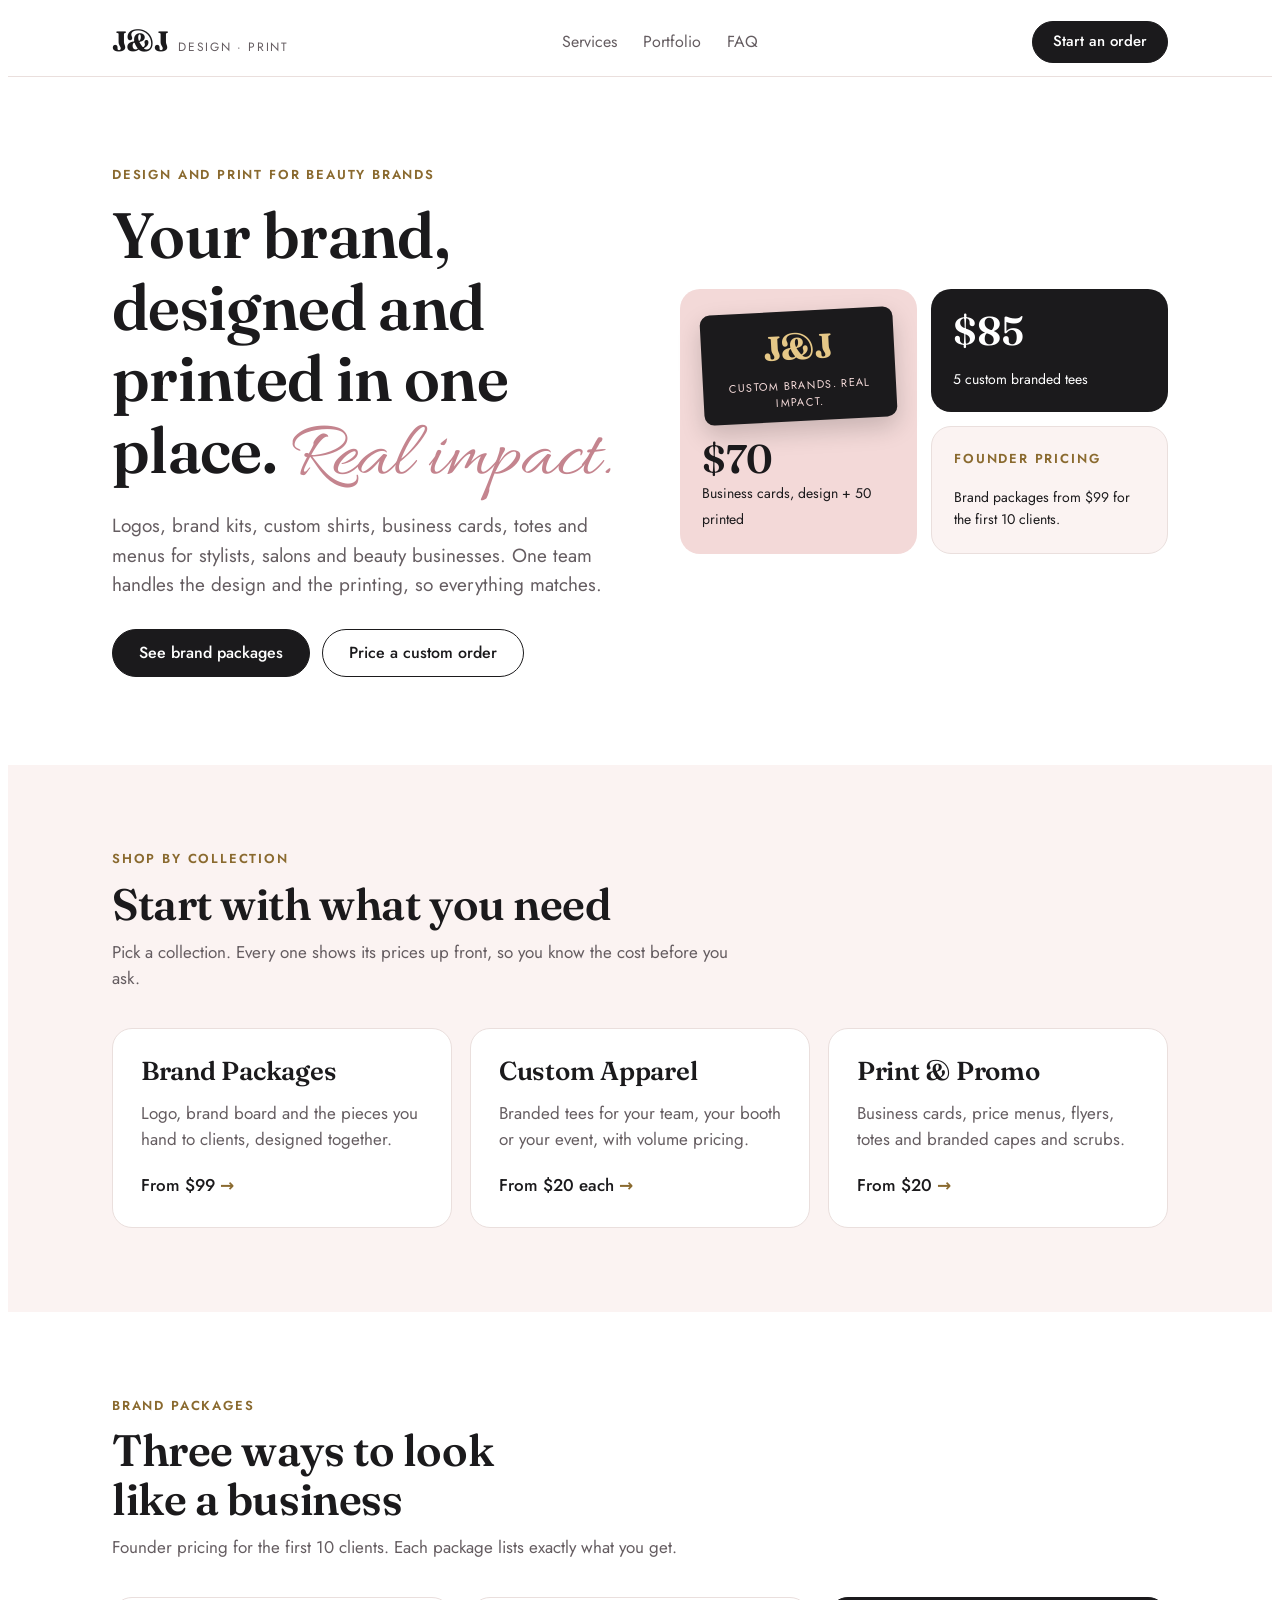
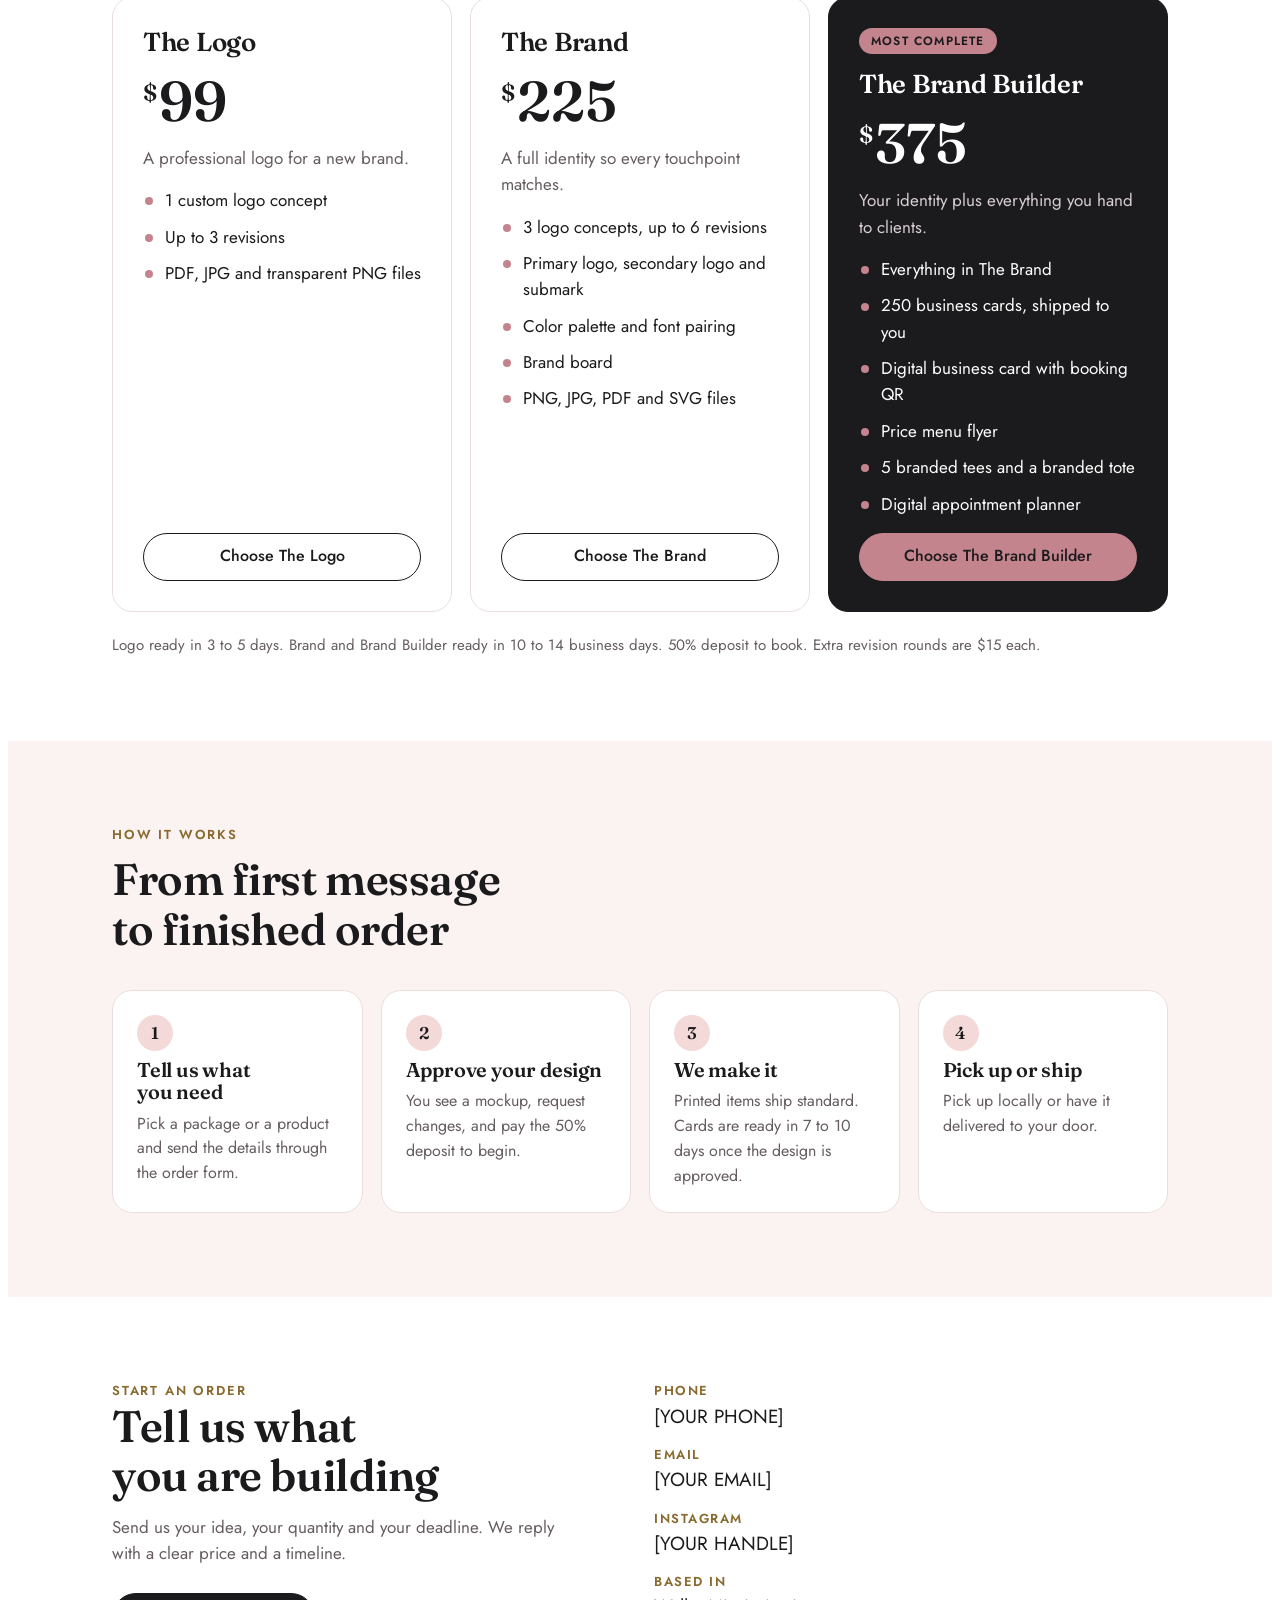
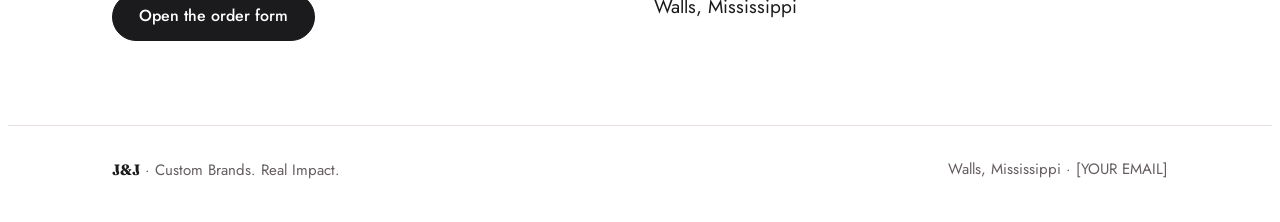
==== commit f7f83fbb: "Add files via upload" ====
--- a/index.html
+++ b/index.html
@@ -1,157 +1,366 @@
-<!DOCTYPE html>
+<!doctype html>
 <html lang="en">
 <head>
-<meta charset="UTF-8">
-<meta name="viewport" content="width=device-width, initial-scale=1.0">
-<title>J&amp;J Imprint Co. | Custom Brands. Real Impact.</title>
-<meta name="description" content="Custom apparel, storefront branding, and business print for small businesses and beauty professionals in Mississippi.">
+<meta charset="utf-8">
+<meta name="viewport" content="width=device-width, initial-scale=1">
+<title>J&J Design and Print</title>
+
 <link rel="preconnect" href="https://fonts.googleapis.com">
-<link href="https://fonts.googleapis.com/css2?family=Cinzel:wght@500;600;700&family=Jost:wght@300;400;500;600;700&family=Allura&display=swap" rel="stylesheet">
-<link rel="stylesheet" href="styles.css">
+<link rel="preconnect" href="https://fonts.gstatic.com" crossorigin>
+<link href="https://fonts.googleapis.com/css2?family=Fraunces:opsz,wght@9..144,500;9..144,600;9..144,700&family=Jost:wght@400;500;600&family=Allura&display=swap" rel="stylesheet">
+<style>
+/* Layout concept: a bright storefront. Sticky nav, a hero with a small mosaic of real offers,
+   then one section per collection (design, apparel, print), each with prices visible, then steps and contact. */
+:root {
+  --bg: #ffffff;
+  --soft: #fbf3f2;
+  --ink: #1b1a1c;
+  --muted: #655d61;
+  --line: #eadfdd;
+  --blush: #f3d9d8;
+  --rose: #c4848e;
+  --gold: #8a6a2f;
+  --btn-bg: #1b1a1c;
+  --btn-fg: #ffffff;
+  --feature-bg: #1b1a1c;
+  --feature-fg: #ffffff;
+  --feature-muted: #d9cfd2;
+  --font-display: 'Fraunces', Georgia, serif;
+  --font-body: 'Jost', system-ui, sans-serif;
+  --font-script: 'Allura', cursive;
+}
+@media (prefers-color-scheme: dark) {
+  :root:not([data-theme="light"]) {
+    --bg: #151315; --soft: #1e1a1c; --ink: #f6f0f0; --muted: #bcb1b5; --line: #352f32;
+    --blush: #3a2a2e; --rose: #d99aa3; --gold: #d2b27a;
+    --btn-bg: #f3d9d8; --btn-fg: #1b1a1c;
+    --feature-bg: #f3d9d8; --feature-fg: #1b1a1c; --feature-muted: #4a3f43;
+    color-scheme: dark;
+  }
+}
+:root[data-theme="dark"] {
+  --bg: #151315; --soft: #1e1a1c; --ink: #f6f0f0; --muted: #bcb1b5; --line: #352f32;
+  --blush: #3a2a2e; --rose: #d99aa3; --gold: #d2b27a;
+  --btn-bg: #f3d9d8; --btn-fg: #1b1a1c;
+  --feature-bg: #f3d9d8; --feature-fg: #1b1a1c; --feature-muted: #4a3f43;
+  color-scheme: dark;
+}
+* { box-sizing: border-box; }
+html { scroll-behavior: smooth; }
+@media (prefers-reduced-motion: reduce) { html { scroll-behavior: auto; } * { transition: none !important; } }
+body { background: var(--bg); color: var(--ink); font-family: var(--font-body); font-size: 17px; line-height: 1.55; padding-inline: 0; }
+h1, h2, h3 { font-family: var(--font-display); font-weight: 600; line-height: 1.12; margin: 0; text-wrap: balance; letter-spacing: -0.01em; }
+p { margin: 0; }
+a { color: inherit; }
+:focus-visible { outline: 3px solid var(--rose); outline-offset: 3px; border-radius: 6px; }
+.wrap { max-width: 1120px; margin-inline: auto; padding-inline: clamp(16px, 4vw, 32px); }
+.eyebrow { font-size: 13px; font-weight: 600; letter-spacing: 0.14em; text-transform: uppercase; color: var(--gold); }
+.btn { display: inline-flex; align-items: center; justify-content: center; min-height: 48px; padding: 0 26px; border-radius: 999px; background: var(--btn-bg); color: var(--btn-fg); font-weight: 500; font-size: 16px; text-decoration: none; border: 1.5px solid var(--btn-bg); transition: transform .15s ease; }
+.btn:hover { transform: translateY(-2px); }
+.btn.ghost { background: transparent; color: var(--ink); border-color: var(--ink); }
+
+/* header */
+header.top { position: sticky; top: env(safe-area-inset-top, 0px); z-index: 10; background: var(--bg); border-bottom: 1px solid var(--line); }
+.bar { display: flex; align-items: center; justify-content: space-between; gap: 16px; min-height: 68px; }
+.brand { display: flex; align-items: baseline; gap: 10px; text-decoration: none; }
+.brand b { font-family: var(--font-display); font-size: 28px; font-weight: 700; letter-spacing: -0.02em; }
+.brand span { font-size: 12px; letter-spacing: 0.14em; text-transform: uppercase; color: var(--muted); }
+.links { display: none; gap: 26px; font-size: 16px; }
+.links a { text-decoration: none; color: var(--muted); }
+.links a:hover { color: var(--ink); }
+.bar-right { display: flex; align-items: center; gap: 12px; }
+.bar .btn { min-height: 42px; padding: 0 20px; font-size: 15px; }
+details.mobile { position: relative; }
+details.mobile summary { list-style: none; cursor: pointer; min-height: 42px; display: inline-flex; align-items: center; padding: 0 16px; border: 1.5px solid var(--line); border-radius: 999px; font-size: 15px; }
+details.mobile summary::-webkit-details-marker { display: none; }
+details.mobile nav { position: absolute; right: 0; top: 52px; min-width: 220px; background: var(--bg); border: 1px solid var(--line); border-radius: 16px; padding: 10px; display: flex; flex-direction: column; box-shadow: 0 12px 32px rgba(0,0,0,.12); }
+details.mobile nav a { padding: 12px 14px; text-decoration: none; border-radius: 10px; }
+details.mobile nav a:hover { background: var(--soft); }
+@media (min-width: 900px) { .links { display: flex; } details.mobile { display: none; } }
+
+/* hero */
+.hero { padding-block: clamp(40px, 7vw, 88px); }
+.hero-grid { display: grid; gap: 40px; grid-template-columns: 1fr; align-items: center; }
+@media (min-width: 900px) { .hero-grid { grid-template-columns: 1.05fr 1fr; gap: 56px; } }
+.hero h1 { font-size: clamp(38px, 6vw, 64px); margin-top: 14px; }
+.hero h1 em { font-style: normal; font-family: var(--font-script); font-weight: 400; color: var(--rose); font-size: 1.25em; line-height: 0.8; }
+.hero p.lead { font-size: 19px; color: var(--muted); max-width: 52ch; margin-top: 20px; }
+.hero .cta { display: flex; flex-wrap: wrap; gap: 12px; margin-top: 30px; }
+.mosaic { display: grid; grid-template-columns: 1fr 1fr; grid-template-rows: auto auto; gap: 14px; min-width: 0; }
+.tile { border-radius: 20px; padding: 22px; display: flex; flex-direction: column; justify-content: space-between; gap: 18px; min-width: 0; }
+.tile.a { grid-row: span 2; background: var(--blush); }
+.tile.b { background: var(--feature-bg); color: var(--feature-fg); }
+.tile.c { background: var(--soft); border: 1px solid var(--line); }
+.tile small { font-size: 14px; }
+.mock-card { background: #1b1a1c; color: #e6c887; border-radius: 10px; aspect-ratio: 7 / 4; display: flex; flex-direction: column; justify-content: center; align-items: center; gap: 4px; transform: rotate(-3deg); box-shadow: 0 10px 24px rgba(0,0,0,.18); }
+.mock-card b { font-family: var(--font-display); font-size: 34px; letter-spacing: -0.02em; }
+.mock-card i { font-style: normal; font-size: 11px; letter-spacing: 0.12em; text-transform: uppercase; color: #f3d9d8; text-align: center; padding-inline: 8px; }
+.big { font-family: var(--font-display); font-size: 40px; font-weight: 600; line-height: 1; }
+
+/* sections */
+section { padding-block: clamp(48px, 7vw, 84px); }
+section.soft { background: var(--soft); }
+.head { display: flex; flex-direction: column; gap: 10px; margin-bottom: 36px; max-width: 62ch; }
+.head h2 { font-size: clamp(30px, 4.2vw, 44px); }
+.head p { color: var(--muted); }
+
+/* collections */
+.collections { display: grid; gap: 18px; grid-template-columns: repeat(auto-fit, minmax(min(100%, 300px), 1fr)); }
+.coll { display: flex; flex-direction: column; gap: 14px; padding: 28px; border: 1px solid var(--line); border-radius: 20px; text-decoration: none; background: var(--bg); min-width: 0; transition: transform .15s ease, border-color .15s ease; }
+.coll:hover { transform: translateY(-3px); border-color: var(--rose); }
+.coll h3 { font-size: 26px; }
+.coll p { color: var(--muted); }
+.coll .from { margin-top: auto; padding-top: 6px; font-weight: 500; }
+.coll .arrow { color: var(--gold); font-weight: 600; }
+
+/* packages */
+.packs { display: grid; gap: 18px; grid-template-columns: repeat(auto-fit, minmax(min(100%, 290px), 1fr)); align-items: stretch; }
+.pack { display: flex; flex-direction: column; gap: 16px; padding: 30px; border-radius: 20px; border: 1px solid var(--line); background: var(--bg); min-width: 0; }
+.pack.feature { background: var(--feature-bg); color: var(--feature-fg); border-color: var(--feature-bg); }
+.pack .tag { align-self: flex-start; padding: 4px 12px; border-radius: 999px; background: var(--rose); color: #1b1a1c; font-size: 12px; font-weight: 600; letter-spacing: 0.1em; text-transform: uppercase; }
+.pack h3 { font-size: 26px; }
+.price { font-family: var(--font-display); font-size: 56px; font-weight: 600; line-height: 1; }
+.price sup { font-size: 24px; vertical-align: top; position: relative; top: 8px; margin-right: 2px; }
+.pack .for { color: var(--muted); }
+.pack.feature .for { color: var(--feature-muted); }
+ul.ticks { list-style: none; margin: 0; padding: 0; display: flex; flex-direction: column; gap: 10px; }
+ul.ticks li { position: relative; padding-left: 22px; }
+ul.ticks li::before { content: ""; position: absolute; left: 2px; top: 0.6em; width: 8px; height: 8px; border-radius: 50%; background: var(--rose); }
+.pack .btn { margin-top: auto; }
+.pack.feature .btn { background: var(--rose); color: #1b1a1c; border-color: var(--rose); }
+.note { margin-top: 22px; color: var(--muted); font-size: 15px; }
+
+/* apparel */
+.two { display: grid; gap: 28px; grid-template-columns: repeat(auto-fit, minmax(min(100%, 340px), 1fr)); }
+.tiers { display: grid; gap: 14px; grid-template-columns: repeat(3, minmax(0, 1fr)); }
+.tier { padding: 22px 16px; border-radius: 16px; background: var(--bg); border: 1px solid var(--line); text-align: center; }
+.tier .qty { font-size: 14px; color: var(--muted); }
+.tier .amt { font-family: var(--font-display); font-size: 38px; font-weight: 600; line-height: 1.1; margin-top: 4px; }
+.tier .per { font-size: 14px; color: var(--muted); }
+.panel { padding: 26px; border-radius: 20px; background: var(--bg); border: 1px solid var(--line); min-width: 0; }
+.panel h3 { font-size: 22px; margin-bottom: 12px; }
+.rows { display: flex; flex-direction: column; }
+.row { display: flex; justify-content: space-between; gap: 16px; padding: 11px 0; border-bottom: 1px solid var(--line); }
+.row:last-child { border-bottom: 0; }
+.row span:last-child { font-weight: 600; white-space: nowrap; font-variant-numeric: tabular-nums; }
+.deal { margin-top: 14px; padding: 18px 20px; border-radius: 16px; background: var(--blush); display: flex; justify-content: space-between; align-items: center; gap: 16px; flex-wrap: wrap; }
+.deal b { font-family: var(--font-display); font-size: 22px; }
+
+/* print products */
+.products { display: grid; gap: 16px; grid-template-columns: repeat(auto-fit, minmax(min(100%, 230px), 1fr)); }
+.prod { border: 1px solid var(--line); border-radius: 20px; overflow: hidden; background: var(--bg); display: flex; flex-direction: column; min-width: 0; }
+.prod .pic { background: var(--blush); color: var(--ink); height: 130px; display: flex; align-items: center; justify-content: center; }
+.prod .pic svg { width: 64px; height: 64px; stroke: currentColor; fill: none; stroke-width: 1.5; stroke-linecap: round; stroke-linejoin: round; }
+.prod .body { padding: 18px 20px 22px; display: flex; flex-direction: column; gap: 6px; }
+.prod h3 { font-size: 20px; }
+.prod .cost { font-weight: 600; }
+.prod .sub { color: var(--muted); font-size: 15px; }
+
+/* steps */
+.steps { display: grid; gap: 18px; grid-template-columns: repeat(auto-fit, minmax(min(100%, 230px), 1fr)); counter-reset: s; list-style: none; padding: 0; margin: 0; }
+.steps li { counter-increment: s; padding: 24px; border-radius: 20px; border: 1px solid var(--line); background: var(--bg); display: flex; flex-direction: column; gap: 8px; }
+.steps li::before { content: counter(s); width: 36px; height: 36px; border-radius: 50%; background: var(--blush); color: var(--ink); display: flex; align-items: center; justify-content: center; font-family: var(--font-display); font-weight: 600; }
+.steps h3 { font-size: 20px; }
+.steps p { color: var(--muted); font-size: 16px; }
+
+/* contact */
+.contact { display: grid; gap: 28px; grid-template-columns: repeat(auto-fit, minmax(min(100%, 320px), 1fr)); align-items: start; }
+.contact h2 { font-size: clamp(30px, 4.2vw, 44px); }
+.contact .lines { display: flex; flex-direction: column; gap: 14px; }
+.contact .lines div { display: flex; flex-direction: column; }
+.contact .lines small { font-size: 13px; letter-spacing: 0.12em; text-transform: uppercase; color: var(--gold); font-weight: 600; }
+.contact .lines span { user-select: all; font-size: 19px; }
+footer { border-top: 1px solid var(--line); padding-block: 32px; color: var(--muted); font-size: 15px; }
+footer .wrap { display: flex; flex-wrap: wrap; justify-content: space-between; gap: 12px; }
+
+/* form */
+.form { display: grid; gap: 18px; grid-template-columns: repeat(2, minmax(0, 1fr)); }
+.form .full { grid-column: 1 / -1; }
+@media (max-width: 640px) { .form { grid-template-columns: 1fr; } }
+.field { display: flex; flex-direction: column; gap: 6px; min-width: 0; }
+.field label { font-size: 15px; font-weight: 500; }
+.field .hint { font-size: 14px; color: var(--muted); }
+.field input, .field select, .field textarea { font: inherit; color: var(--ink); background: var(--bg); border: 1.5px solid var(--line); border-radius: 12px; padding: 12px 14px; min-height: 48px; width: 100%; }
+.field textarea { min-height: 140px; resize: vertical; }
+.field input:focus, .field select:focus, .field textarea:focus { border-color: var(--rose); outline: 3px solid color-mix(in srgb, var(--rose) 35%, transparent); outline-offset: 0; }
+.hp { position: absolute; left: -9999px; height: 0; width: 0; overflow: hidden; }
+.formcard { padding: clamp(20px, 4vw, 36px); border: 1px solid var(--line); border-radius: 24px; background: var(--bg); }
+.pagehead { padding-block: clamp(36px, 6vw, 64px) 8px; }
+.pagehead h1 { font-size: clamp(36px, 5.4vw, 56px); margin-top: 12px; }
+.pagehead p { color: var(--muted); margin-top: 14px; max-width: 58ch; font-size: 19px; }
+/* faq */
+.faq { display: flex; flex-direction: column; max-width: 820px; }
+.faq details { border-bottom: 1px solid var(--line); padding-block: 4px; }
+.faq summary { cursor: pointer; list-style: none; padding: 18px 40px 18px 0; font-family: var(--font-display); font-size: 21px; font-weight: 600; position: relative; }
+.faq summary::-webkit-details-marker { display: none; }
+.faq summary::after { content: "+"; position: absolute; right: 6px; top: 50%; transform: translateY(-50%); font-size: 26px; color: var(--gold); }
+.faq details[open] summary::after { content: "\2212"; }
+.faq .ans { padding: 0 0 20px; color: var(--muted); max-width: 64ch; }
+/* portfolio */
+.gallery { display: grid; gap: 16px; grid-template-columns: repeat(auto-fit, minmax(min(100%, 320px), 1fr)); }
+.work { border: 1px solid var(--line); border-radius: 20px; overflow: hidden; background: var(--bg); min-width: 0; }
+.work .shot { aspect-ratio: 4 / 3; max-width: 100%; background: var(--blush); display: flex; align-items: center; justify-content: center; text-align: center; padding: 20px; color: var(--muted); font-size: 15px; }
+.work .cap { padding: 16px 20px 20px; display: flex; flex-direction: column; gap: 2px; }
+.work .cap b { font-family: var(--font-display); font-size: 20px; font-weight: 600; }
+.work .cap span { color: var(--muted); font-size: 15px; }
+</style>
 </head>
 <body>
 
-<nav>
-  <div class="nav-inner">
-    <a href="index.html" class="nav-logo">J<span>&amp;</span>J <span>IMPRINT CO.</span></a>
-    <button class="nav-toggle" aria-label="Menu" aria-expanded="false" onclick="document.getElementById('navLinks').classList.toggle('open')">&#9776;</button>
-    <ul class="nav-links" id="navLinks">
-      <li><a href="services.html">Services</a></li>
-      <li><a href="storefront-branding.html">Storefront Branding</a></li>
-      <li><a href="portfolio.html">Our Work</a></li>
-      <li><a href="faq.html">FAQ</a></li>
-      <li><a href="contact.html">Contact</a></li>
-      <li><a href="order.html" class="nav-cta">Start Your Order</a></li>
-    </ul>
-  </div>
-</nav>
-
-<section class="hero">
+
+<header class="top">
+  <div class="wrap bar">
+    <a class="brand" href="./" aria-label="J&amp;J home"><b>J&amp;J</b><span>Design &middot; Print</span></a>
+    <nav class="links" aria-label="Main"><a href="services.html">Services</a><a href="portfolio.html">Portfolio</a><a href="faq.html">FAQ</a></nav>
+    <div class="bar-right">
+      <a class="btn" href="order.html">Start an order</a>
+      <details class="mobile">
+        <summary>Menu</summary>
+        <nav aria-label="Mobile"><a href="services.html">Services</a><a href="portfolio.html">Portfolio</a><a href="faq.html">FAQ</a><a href="order.html">Order</a></nav>
+      </details>
+    </div>
+  </div>
+</header>
+
+<main id="top">
+<div class="hero">
   <div class="wrap hero-grid">
     <div>
-      <div class="job-label">Custom Brands. Real Impact.</div>
-      <h1>We turn your brand into <span class="accent">something people can hold.</span></h1>
-      <p>Apparel, storefront signage, and business print &mdash; built for small businesses, beauty professionals, and the events that bring their people together.</p>
-      <div class="btn-row">
-        <a href="order.html" class="btn btn-primary">Start Your Order</a>
-        <a href="services.html" class="btn btn-outline-light">See What We Offer</a>
-      </div>
-    </div>
-    <div class="ticket spec-card">
-      <span class="crop tl"></span><span class="crop br"></span>
-      <div class="job-label">How It Works</div>
-      <div class="spec-row"><span>Step 1</span><span>Submit your request</span></div>
-      <div class="spec-row"><span>Step 2</span><span>Receive your quote</span></div>
-      <div class="spec-row"><span>Step 3</span><span>Pay to confirm</span></div>
-      <div class="spec-row"><span>Step 4</span><span>Approve your proof</span></div>
-      <div class="spec-row"><span>Step 5</span><span>Production &amp; pickup</span></div>
+      <div class="eyebrow">Design and print for beauty brands</div>
+      <h1>Your brand, designed and printed in one place. <em>Real impact.</em></h1>
+      <p class="lead">Logos, brand kits, custom shirts, business cards, totes and menus for stylists, salons and beauty businesses. One team handles the design and the printing, so everything matches.</p>
+      <div class="cta">
+        <a class="btn" href="services.html#design">See brand packages</a>
+        <a class="btn ghost" href="services.html#apparel">Price a custom order</a>
+      </div>
+    </div>
+    <div class="mosaic" aria-label="Popular offers">
+      <div class="tile a">
+        <div class="mock-card" role="img" aria-label="Sample business card"><b>J&amp;J</b><i>Custom Brands. Real Impact.</i></div>
+        <div><div class="big">$70</div><small>Business cards, design + 50 printed</small></div>
+      </div>
+      <div class="tile b">
+        <div class="big">$85</div>
+        <small>5 custom branded tees</small>
+      </div>
+      <div class="tile c">
+        <div class="eyebrow">Founder pricing</div>
+        <small>Brand packages from $99 for the first 10 clients.</small>
+      </div>
+    </div>
+  </div>
+</div>
+
+<section class="soft" id="collections">
+  <div class="wrap">
+    <div class="head">
+      <div class="eyebrow">Shop by collection</div>
+      <h2>Start with what you need</h2>
+      <p>Pick a collection. Every one shows its prices up front, so you know the cost before you ask.</p>
+    </div>
+    <div class="collections">
+      <a class="coll" href="services.html#design">
+        <h3>Brand Packages</h3>
+        <p>Logo, brand board and the pieces you hand to clients, designed together.</p>
+        <div class="from">From $99 <span class="arrow">&rarr;</span></div>
+      </a>
+      <a class="coll" href="services.html#apparel">
+        <h3>Custom Apparel</h3>
+        <p>Branded tees for your team, your booth or your event, with volume pricing.</p>
+        <div class="from">From $20 each <span class="arrow">&rarr;</span></div>
+      </a>
+      <a class="coll" href="services.html#print">
+        <h3>Print &amp; Promo</h3>
+        <p>Business cards, price menus, flyers, totes and branded capes and scrubs.</p>
+        <div class="from">From $20 <span class="arrow">&rarr;</span></div>
+      </a>
+    </div>
+  </div>
+</section><section id="design">
+  <div class="wrap">
+    <div class="head">
+      <div class="eyebrow">Brand Packages</div>
+      <h2>Three ways to look like a business</h2>
+      <p>Founder pricing for the first 10 clients. Each package lists exactly what you get.</p>
+    </div>
+    <div class="packs">
+      <div class="pack">
+        <h3>The Logo</h3>
+        <div class="price"><sup>$</sup>99</div>
+        <p class="for">A professional logo for a new brand.</p>
+        <ul class="ticks">
+          <li>1 custom logo concept</li>
+          <li>Up to 3 revisions</li>
+          <li>PDF, JPG and transparent PNG files</li>
+        </ul>
+        <a class="btn ghost" href="order.html?service=design&amp;pick=logo">Choose The Logo</a>
+      </div>
+      <div class="pack">
+        <h3>The Brand</h3>
+        <div class="price"><sup>$</sup>225</div>
+        <p class="for">A full identity so every touchpoint matches.</p>
+        <ul class="ticks">
+          <li>3 logo concepts, up to 6 revisions</li>
+          <li>Primary logo, secondary logo and submark</li>
+          <li>Color palette and font pairing</li>
+          <li>Brand board</li>
+          <li>PNG, JPG, PDF and SVG files</li>
+        </ul>
+        <a class="btn ghost" href="order.html?service=design&amp;pick=brand">Choose The Brand</a>
+      </div>
+      <div class="pack feature">
+        <span class="tag">Most complete</span>
+        <h3>The Brand Builder</h3>
+        <div class="price"><sup>$</sup>375</div>
+        <p class="for">Your identity plus everything you hand to clients.</p>
+        <ul class="ticks">
+          <li>Everything in The Brand</li>
+          <li>250 business cards, shipped to you</li>
+          <li>Digital business card with booking QR</li>
+          <li>Price menu flyer</li>
+          <li>5 branded tees and a branded tote</li>
+          <li>Digital appointment planner</li>
+        </ul>
+        <a class="btn" href="order.html?service=design&amp;pick=builder">Choose The Brand Builder</a>
+      </div>
+    </div>
+    <p class="note">Logo ready in 3 to 5 days. Brand and Brand Builder ready in 10 to 14 business days. 50% deposit to book. Extra revision rounds are $15 each.</p>
+  </div>
+</section><section class="soft" id="how">
+  <div class="wrap">
+    <div class="head">
+      <div class="eyebrow">How it works</div>
+      <h2>From first message to finished order</h2>
+    </div>
+    <ol class="steps">
+      <li><h3>Tell us what you need</h3><p>Pick a package or a product and send the details through the order form.</p></li>
+      <li><h3>Approve your design</h3><p>You see a mockup, request changes, and pay the 50% deposit to begin.</p></li>
+      <li><h3>We make it</h3><p>Printed items ship standard. Cards are ready in 7 to 10 days once the design is approved.</p></li>
+      <li><h3>Pick up or ship</h3><p>Pick up locally or have it delivered to your door.</p></li>
+    </ol>
+  </div>
+</section><section>
+  <div class="wrap contact">
+    <div>
+      <div class="eyebrow">Start an order</div>
+      <h2>Tell us what you are building</h2>
+      <p style="color: var(--muted); margin-top: 14px; max-width: 46ch;">Send us your idea, your quantity and your deadline. We reply with a clear price and a timeline.</p>
+      <div style="margin-top: 26px;"><a class="btn" href="order.html">Open the order form</a></div>
+    </div>
+    <div class="lines">
+      <div><small>Phone</small><span>[YOUR PHONE]</span></div>
+      <div><small>Email</small><span>[YOUR EMAIL]</span></div>
+      <div><small>Instagram</small><span>[YOUR HANDLE]</span></div>
+      <div><small>Based in</small><span>Walls, Mississippi</span></div>
     </div>
   </div>
 </section>
-
-<section>
-  <div class="wrap">
-    <div class="section-head">
-      <div class="job-label">What We Offer</div>
-      <h2>A curated menu, not a catalog.</h2>
-      <p>We keep our services focused so every order gets real attention — from a single business decal to a full team apparel run.</p>
-    </div>
-    <div class="svc-grid">
-      <div class="svc-card">
-        <h3>Branded Apparel</h3>
-        <p>Custom shirts, staff uniforms, event and group apparel.</p>
-        <div class="price-tag">Starting at $20 / shirt (12+)</div>
-      </div>
-      <div class="svc-card">
-        <h3>Storefront Branding</h3>
-        <p>Door decals and window graphics that make your business look like a real, established storefront.</p>
-        <div class="price-tag">Starting at $135</div>
-      </div>
-      <div class="svc-card">
-        <h3>Business &amp; Event Print</h3>
-        <p>Banners, business cards, signage and menus for your shop, pop-up or event.</p>
-        <div class="price-tag">Priced per project</div>
-      </div>
-    </div>
-  </div>
-</section>
-
-<section class="section-blush">
-  <div class="wrap hero-grid">
-    <div class="ph" style="aspect-ratio:1/1;">Storefront decal photo</div>
-    <div>
-      <div class="job-label">Featured Service</div>
-      <h2 style="font-size:clamp(1.9rem,4.5vw,2.7rem); margin:6px 0 16px;">Storefront Branding</h2>
-      <p style="color:var(--text-soft); margin-bottom: 22px; max-width:440px;">A clean door decal or a fully branded window turns a rented suite into a real business the moment someone walks up. This is the fastest way to look established.</p>
-      <a href="storefront-branding.html" class="btn btn-dark">View Storefront Branding</a>
-    </div>
-  </div>
-</section>
-
-<section style="background:var(--white);">
-  <div class="wrap">
-    <div class="section-head">
-      <div class="job-label">Our Work</div>
-      <h2>Recent projects.</h2>
-    </div>
-    <div class="portfolio-grid">
-      <figure class="portfolio-item"><div class="ph">Apparel project photo</div><figcaption>Branded Apparel</figcaption></figure>
-      <figure class="portfolio-item"><div class="ph">Storefront decal photo</div><figcaption>Storefront Branding</figcaption></figure>
-      <figure class="portfolio-item"><div class="ph">Event print photo</div><figcaption>Business &amp; Event Print</figcaption></figure>
-    </div>
-  </div>
-</section>
-
-<section class="section-dark">
-  <div class="wrap">
-    <div class="section-head" style="margin: 0 auto 44px; text-align:center;">
-      <div class="job-label" style="text-align:center;">The Process</div>
-      <h2>How it works.</h2>
-    </div>
-    <div class="steps">
-      <div class="step"><h3>Submit your request</h3><p>Tell us what you need and upload your artwork or reference photos.</p></div>
-      <div class="step"><h3>Receive your quote</h3><p>We confirm pricing, production options and turnaround.</p></div>
-      <div class="step"><h3>Pay your invoice</h3><p>Payment secures your order and starts design or production.</p></div>
-      <div class="step"><h3>Review your proof</h3><p>You approve a watermarked proof before we print.</p></div>
-      <div class="step"><h3>Pickup or delivery</h3><p>We let you know the moment it's ready.</p></div>
-    </div>
-  </div>
-</section>
-
-<section style="text-align:center; background:var(--white);">
-  <div class="wrap">
-    <p class="script" style="font-size:1.8rem; margin-bottom:10px;">More than a print shop.</p>
-    <h2 style="font-size:clamp(1.8rem,4vw,2.4rem); margin-bottom:22px;">Ready to start your order?</h2>
-    <a href="order.html" class="btn btn-primary">Start Your Order</a>
-  </div>
-</section>
+</main>
 
 <footer>
   <div class="wrap">
-    <div class="foot-grid">
-      <div>
-        <div class="foot-logo">J<span>&amp;</span>J <span>IMPRINT CO.</span></div>
-        <p>Custom brands, real impact. Serving small businesses, beauty professionals and events across Mississippi.</p>
-      </div>
-      <div>
-        <h4>Explore</h4>
-        <ul>
-          <li><a href="services.html">Services</a></li>
-          <li><a href="storefront-branding.html">Storefront Branding</a></li>
-          <li><a href="portfolio.html">Our Work</a></li>
-          <li><a href="faq.html">FAQ</a></li>
-        </ul>
-      </div>
-      <div>
-        <h4>Start Here</h4>
-        <ul>
-          <li><a href="order.html">Start Your Order</a></li>
-          <li><a href="contact.html">Contact</a></li>
-        </ul>
-      </div>
-    </div>
-    <div class="rule" style="border-color:#2a2a28;"></div>
-    <p class="foot-bottom">&copy; 2026 J&amp;J Imprint Co. All rights reserved. &middot; Mississippi</p>
+    <div><b style="font-family: var(--font-display); color: var(--ink);">J&amp;J</b> &middot; Custom Brands. Real Impact.</div>
+    <div>Walls, Mississippi &middot; [YOUR EMAIL]</div>
   </div>
 </footer>
 
